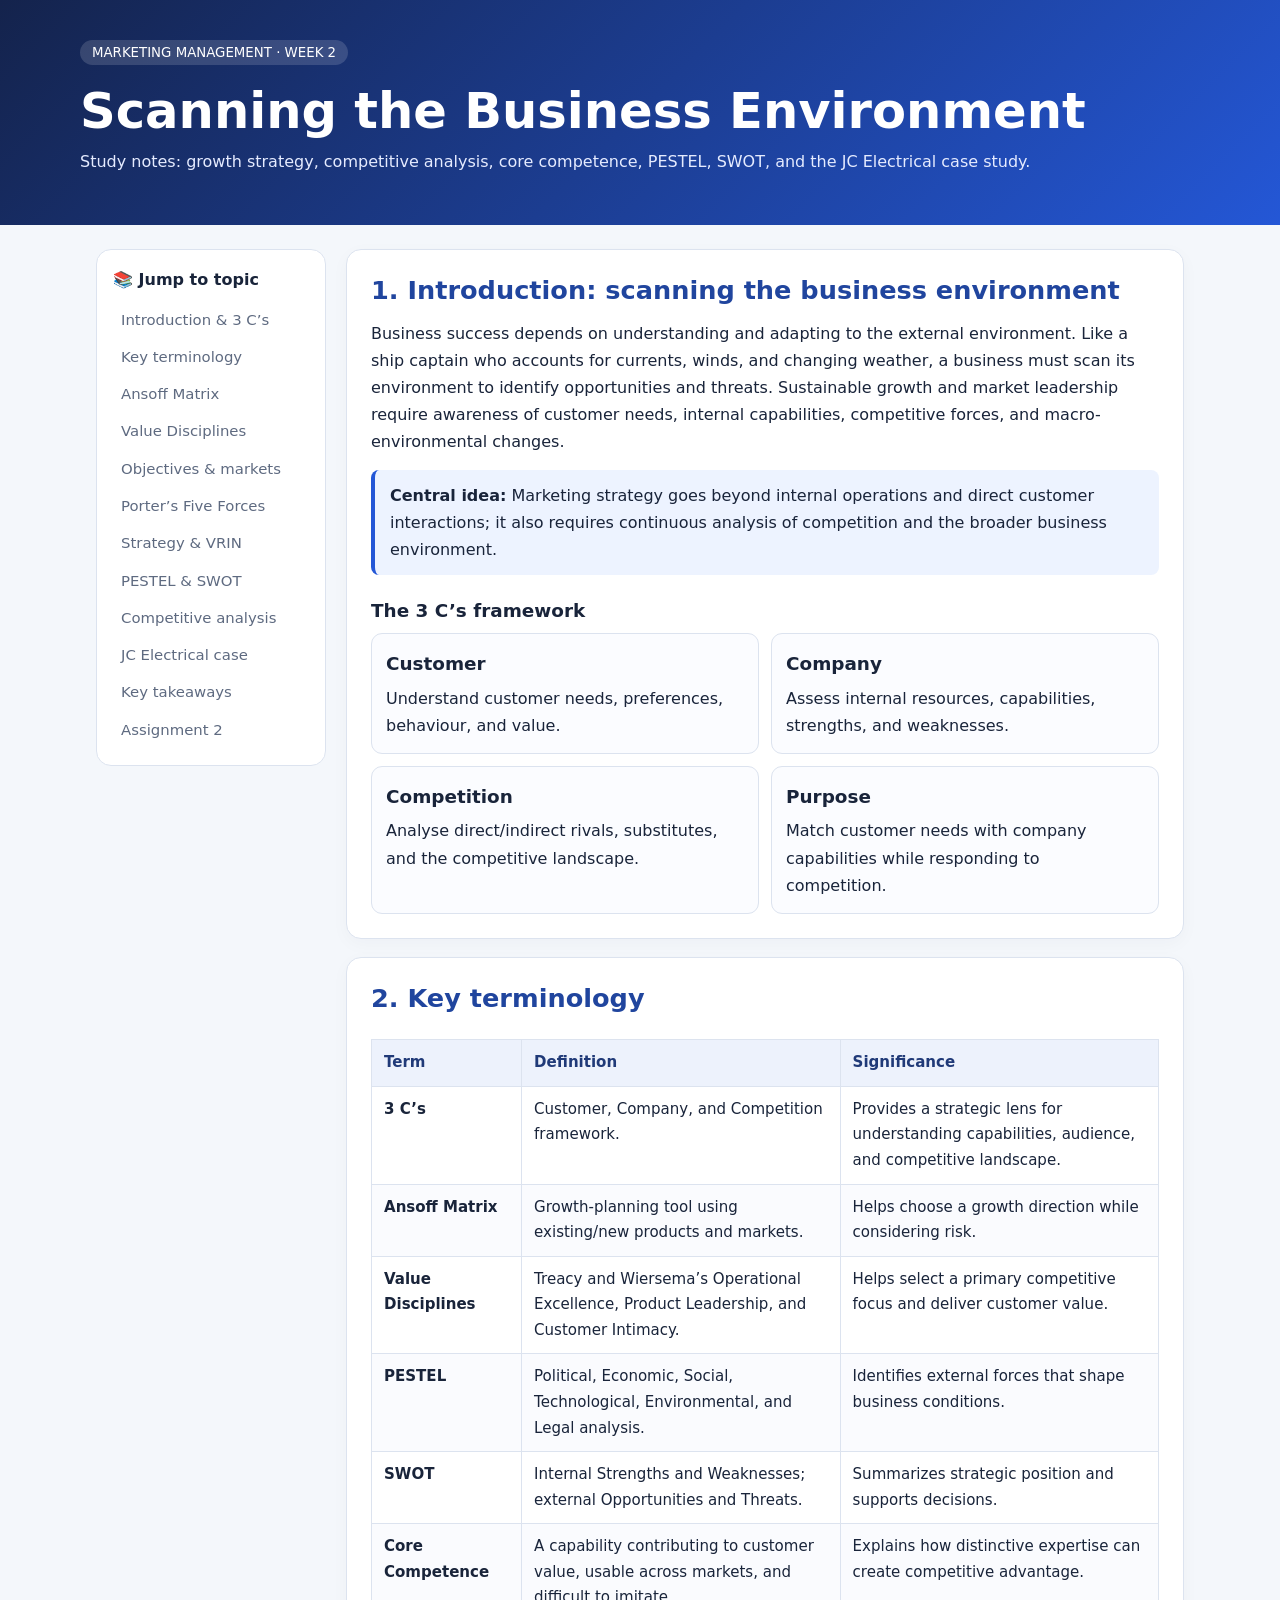
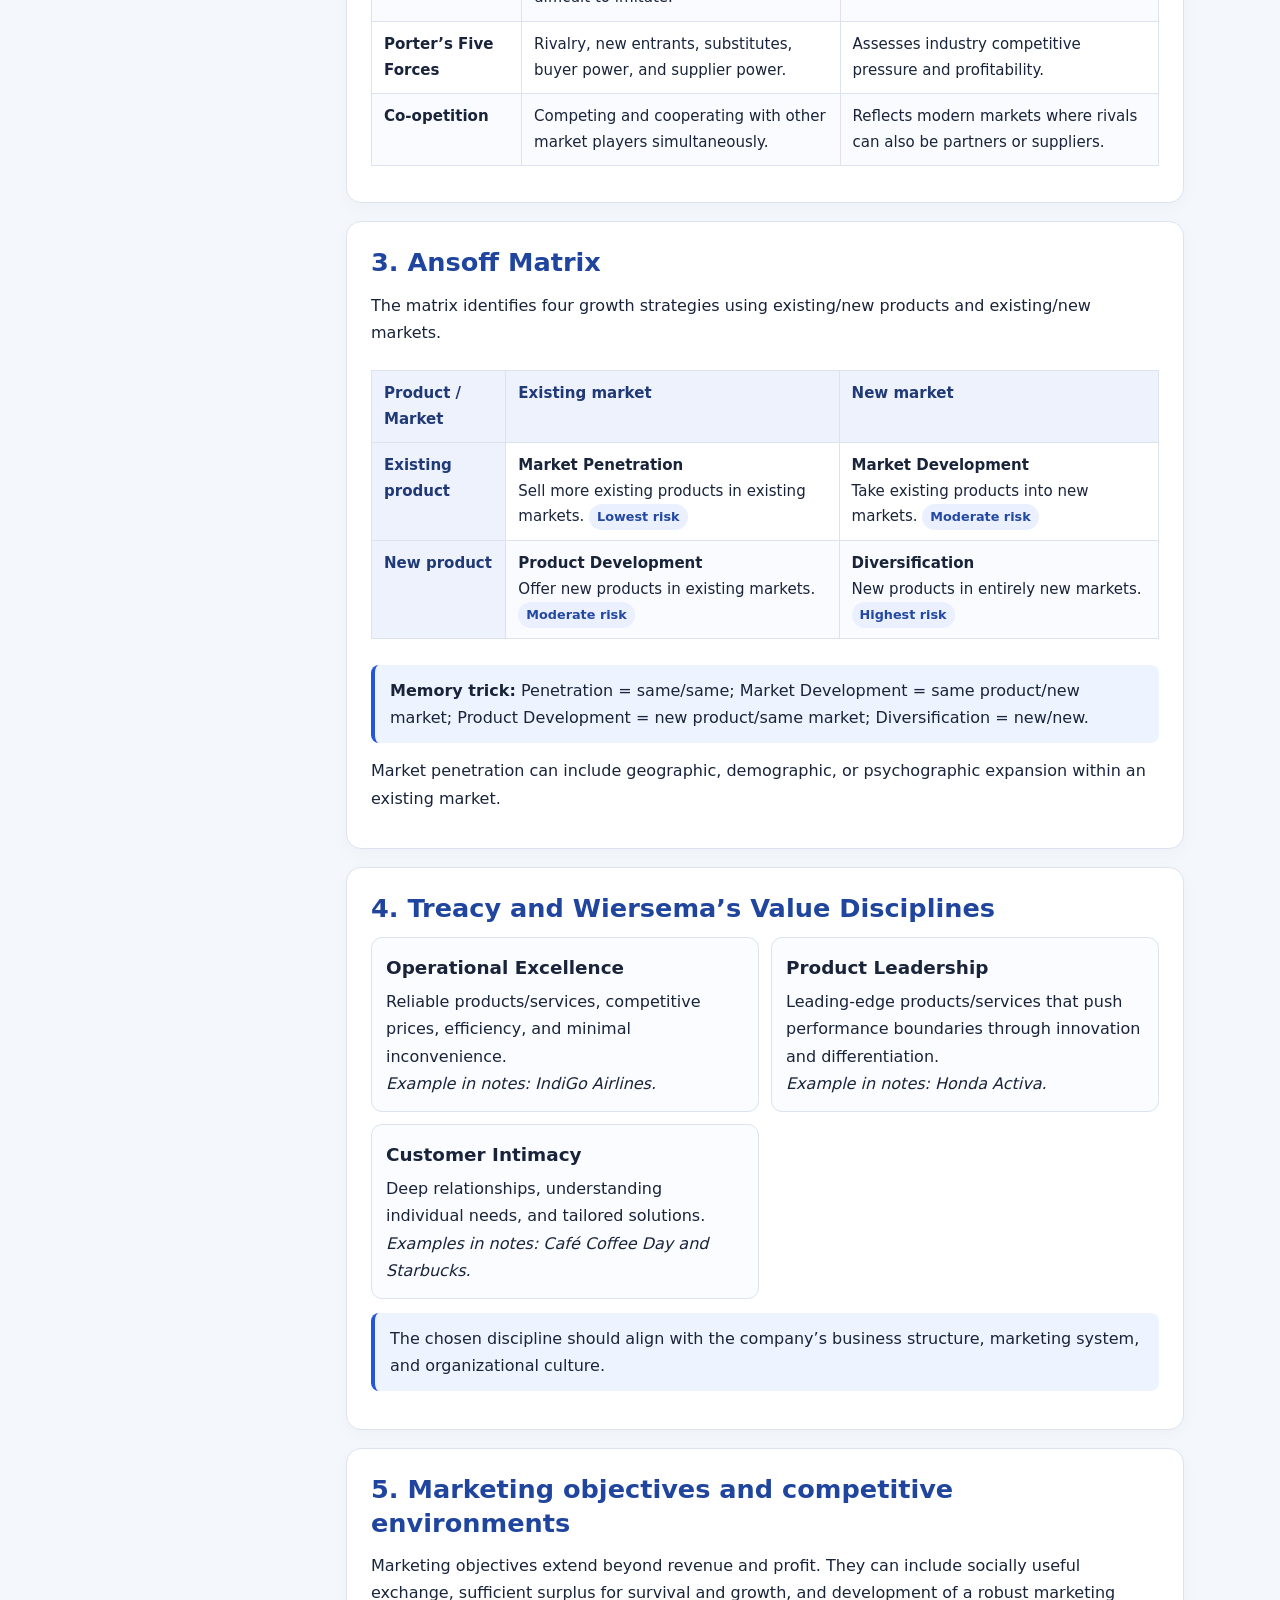
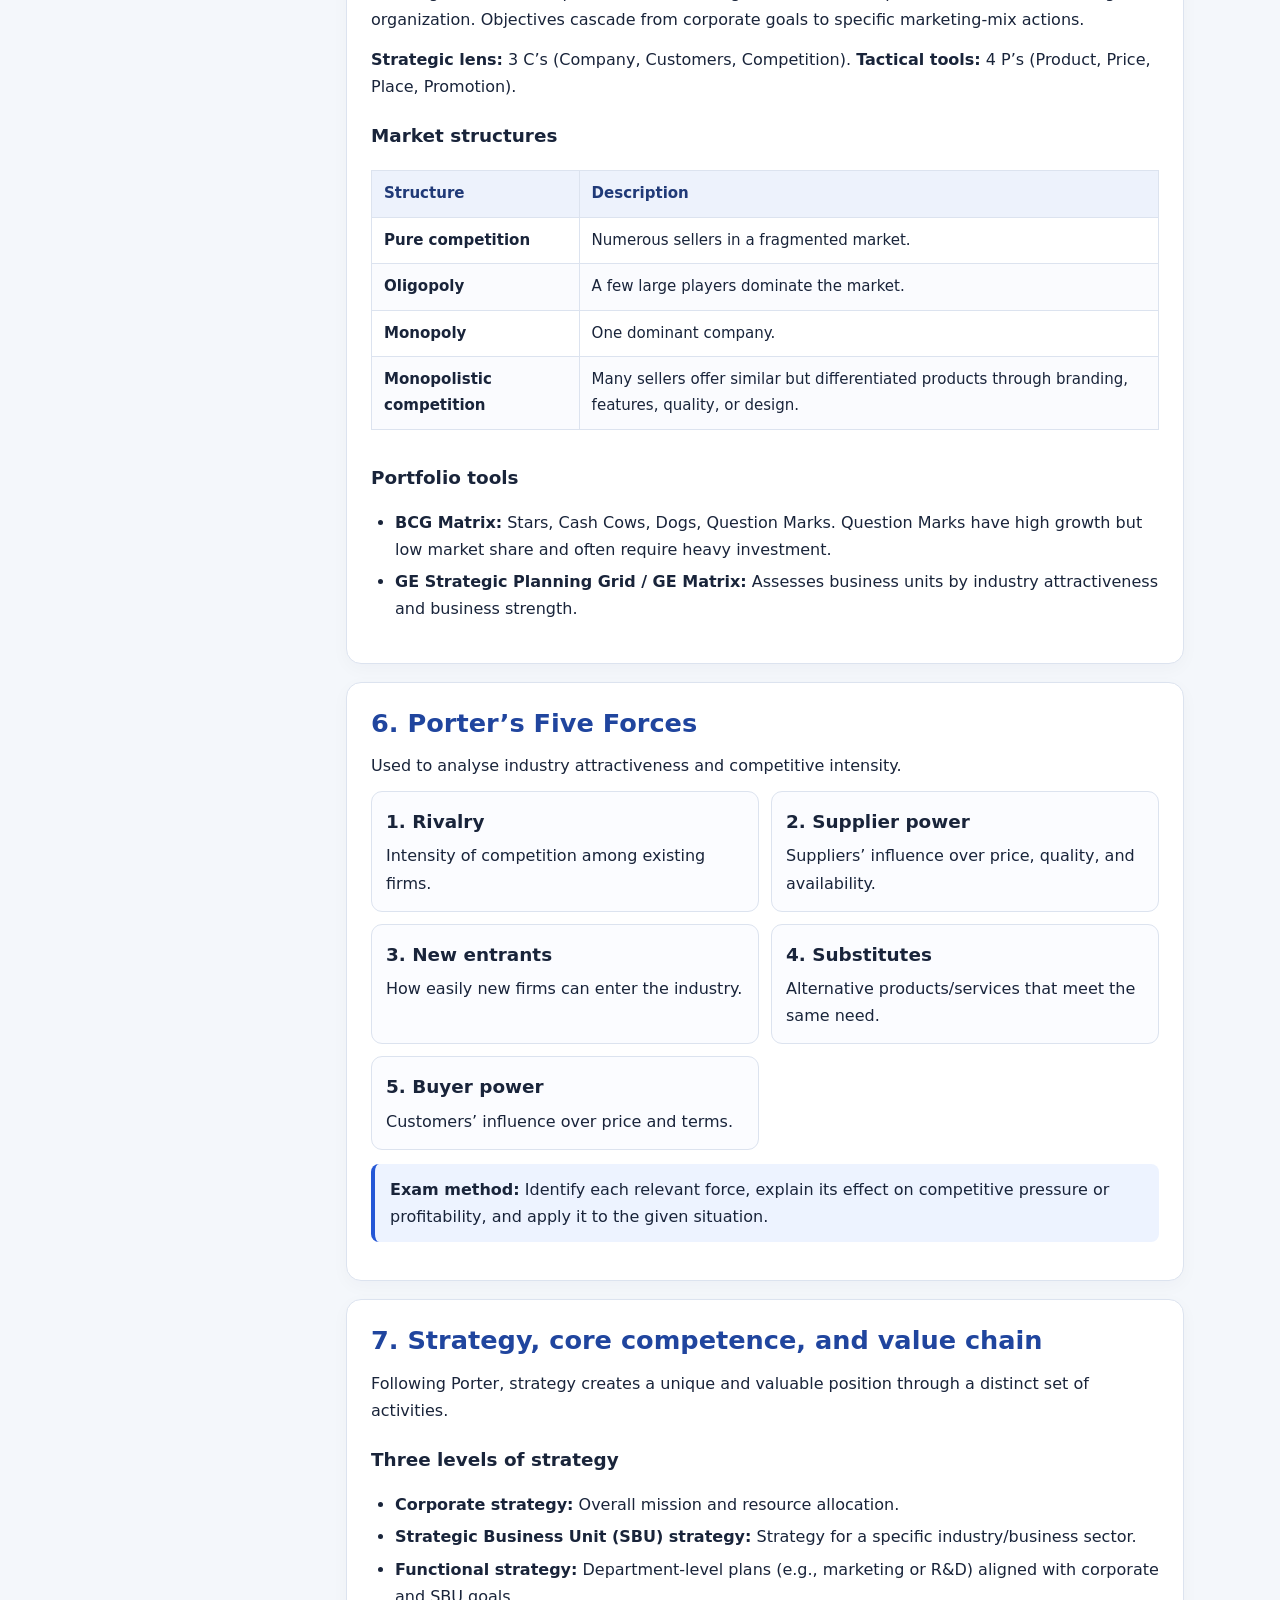
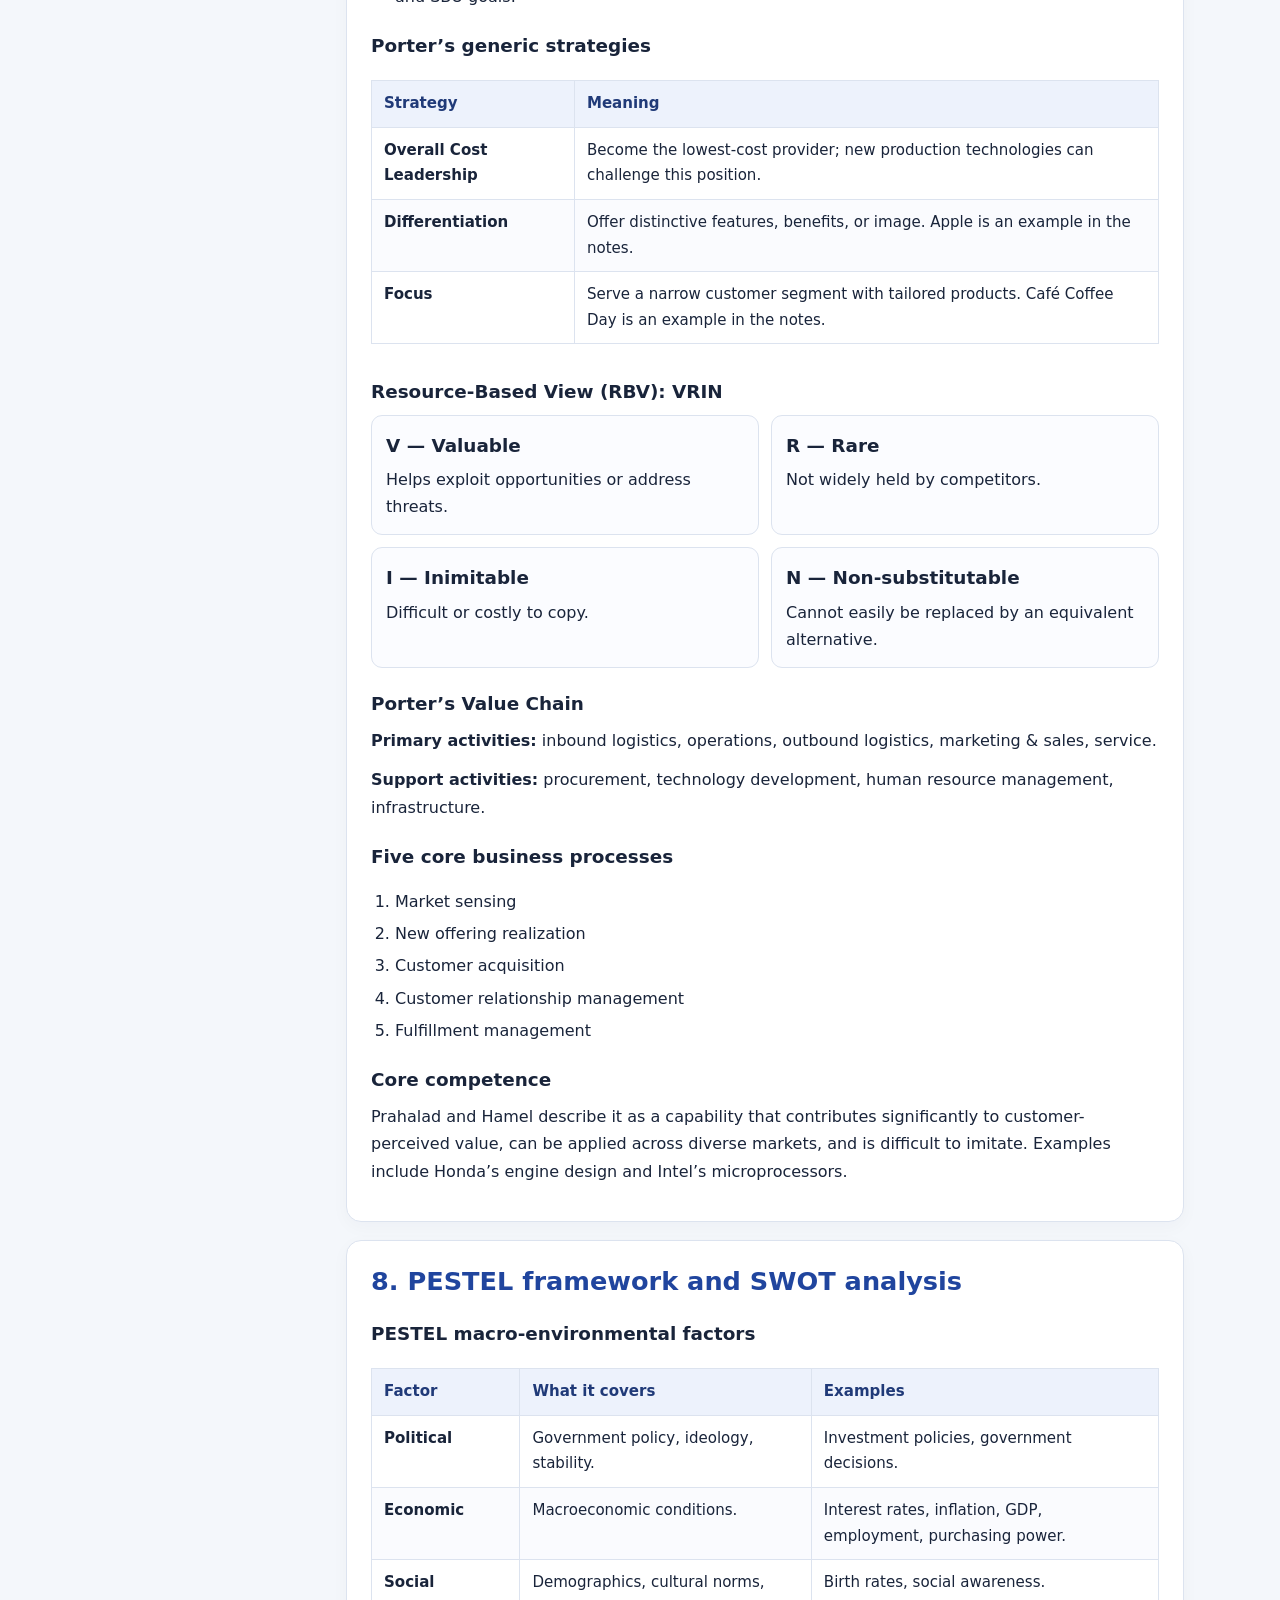
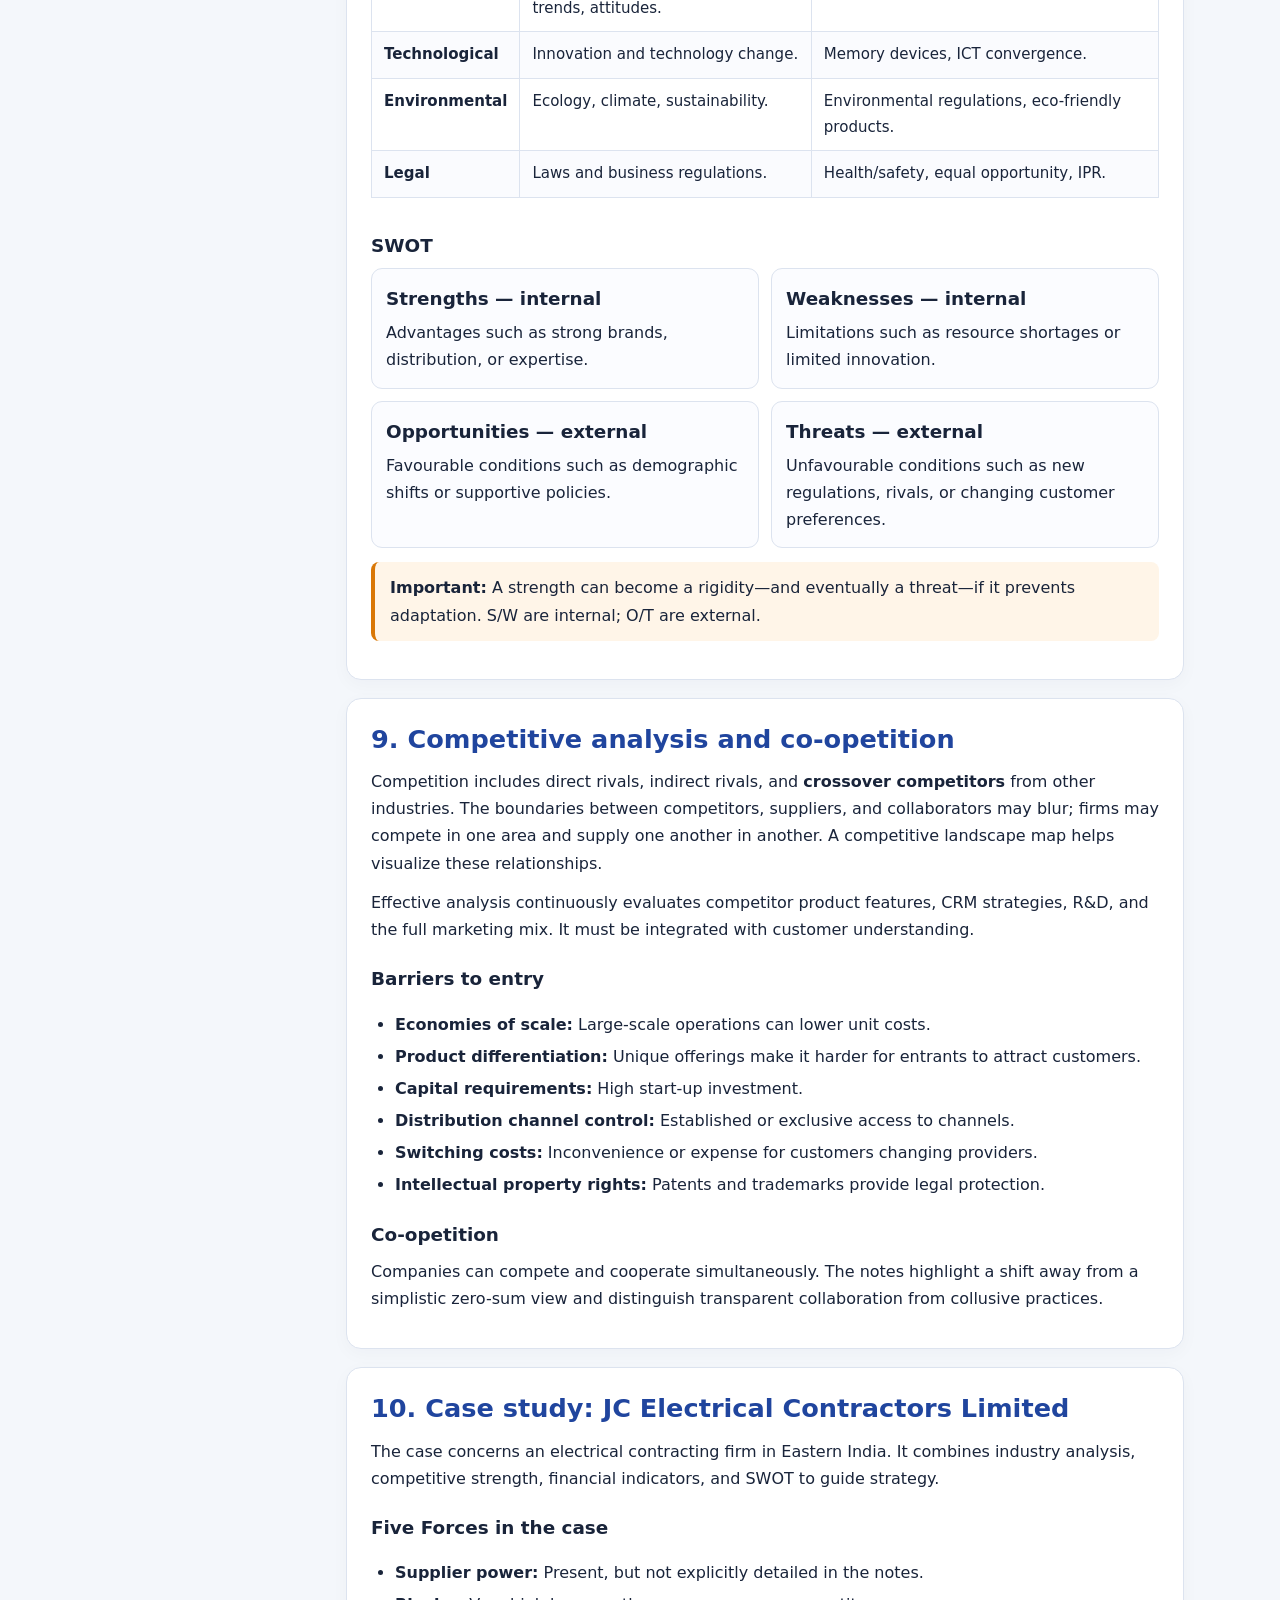
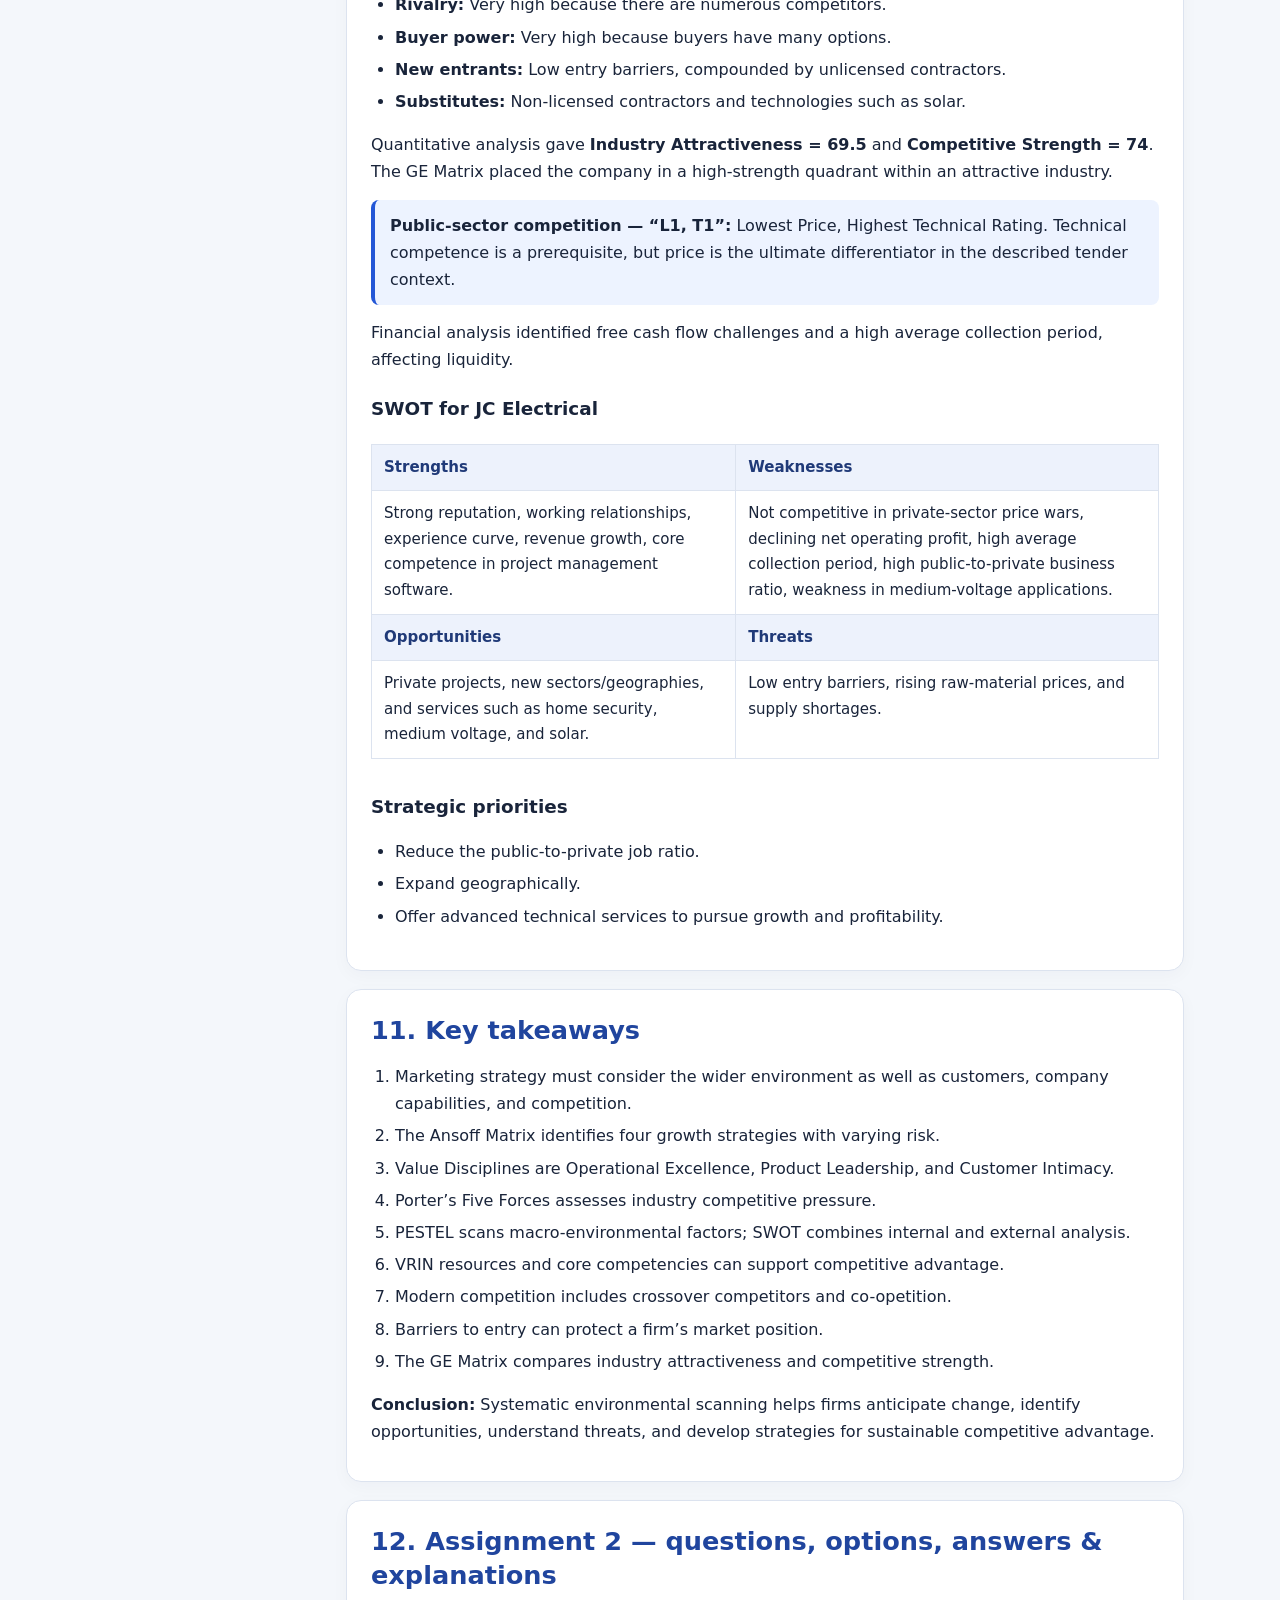
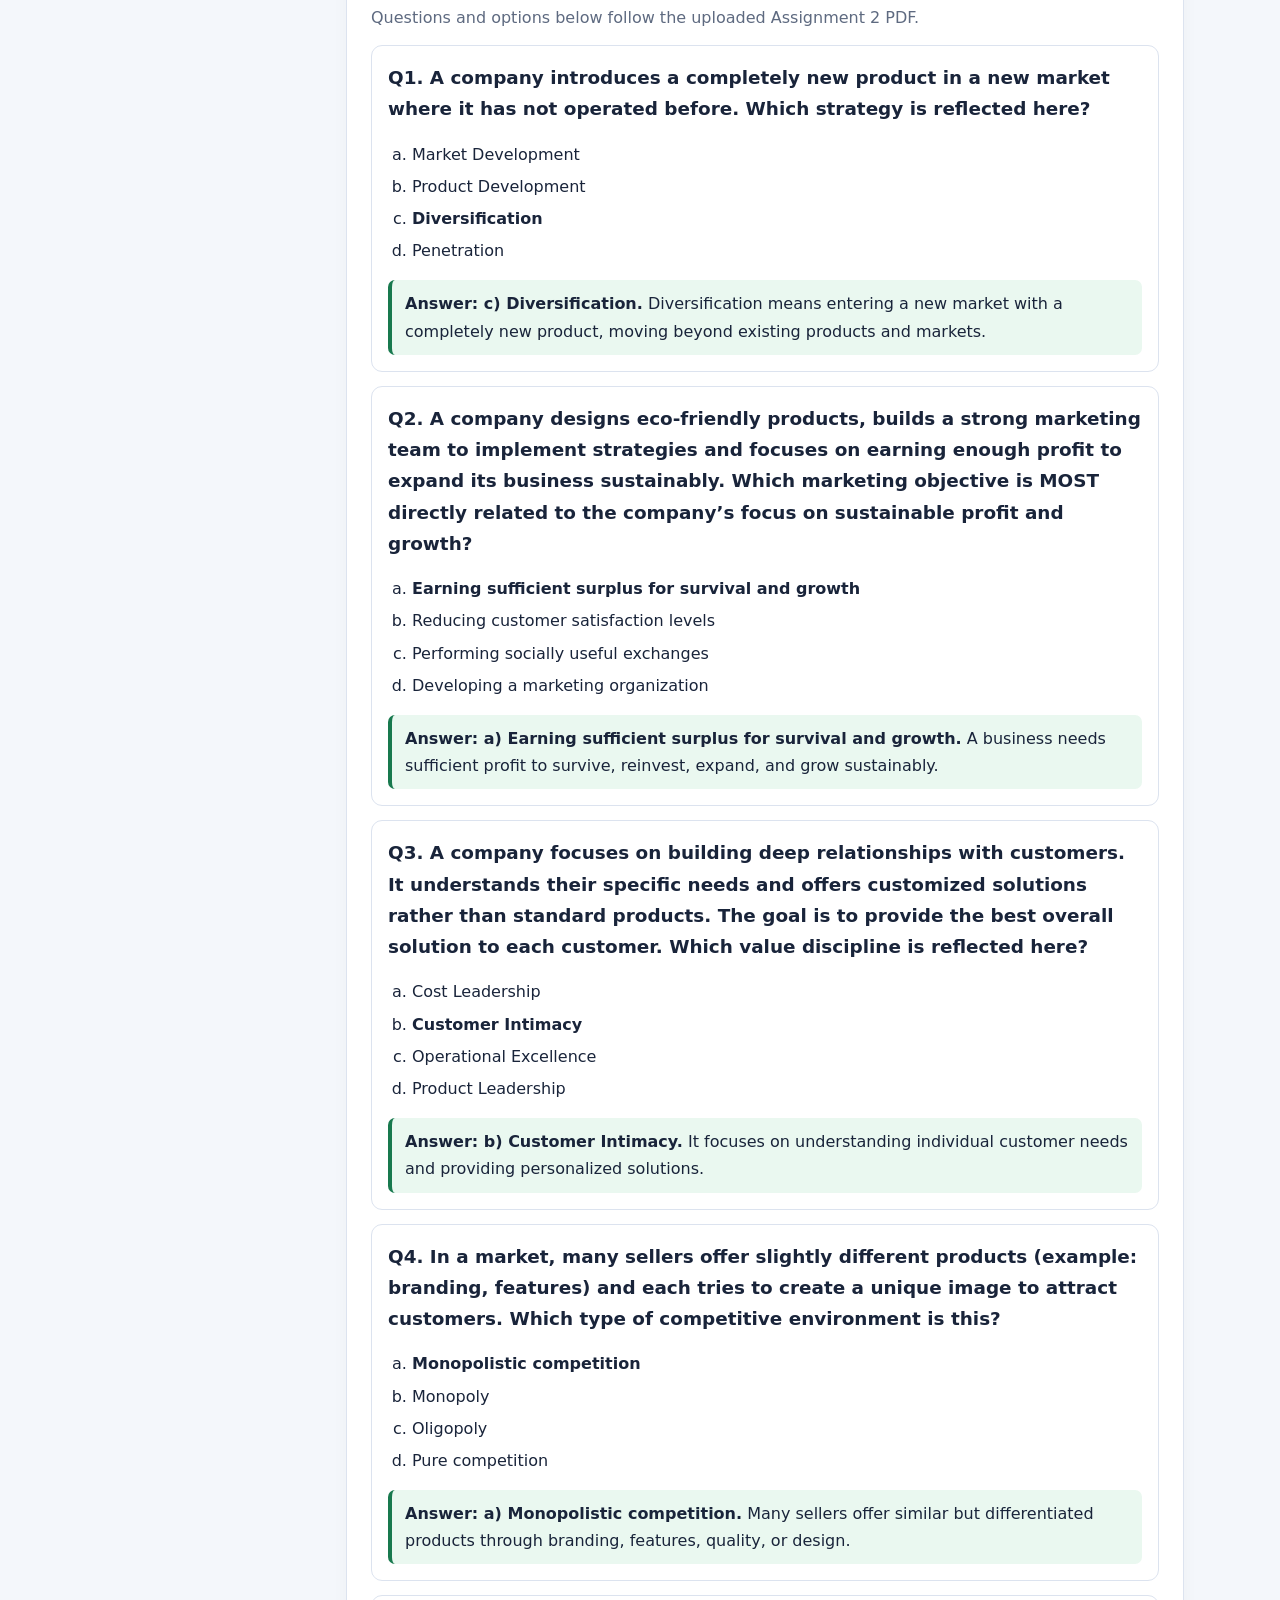
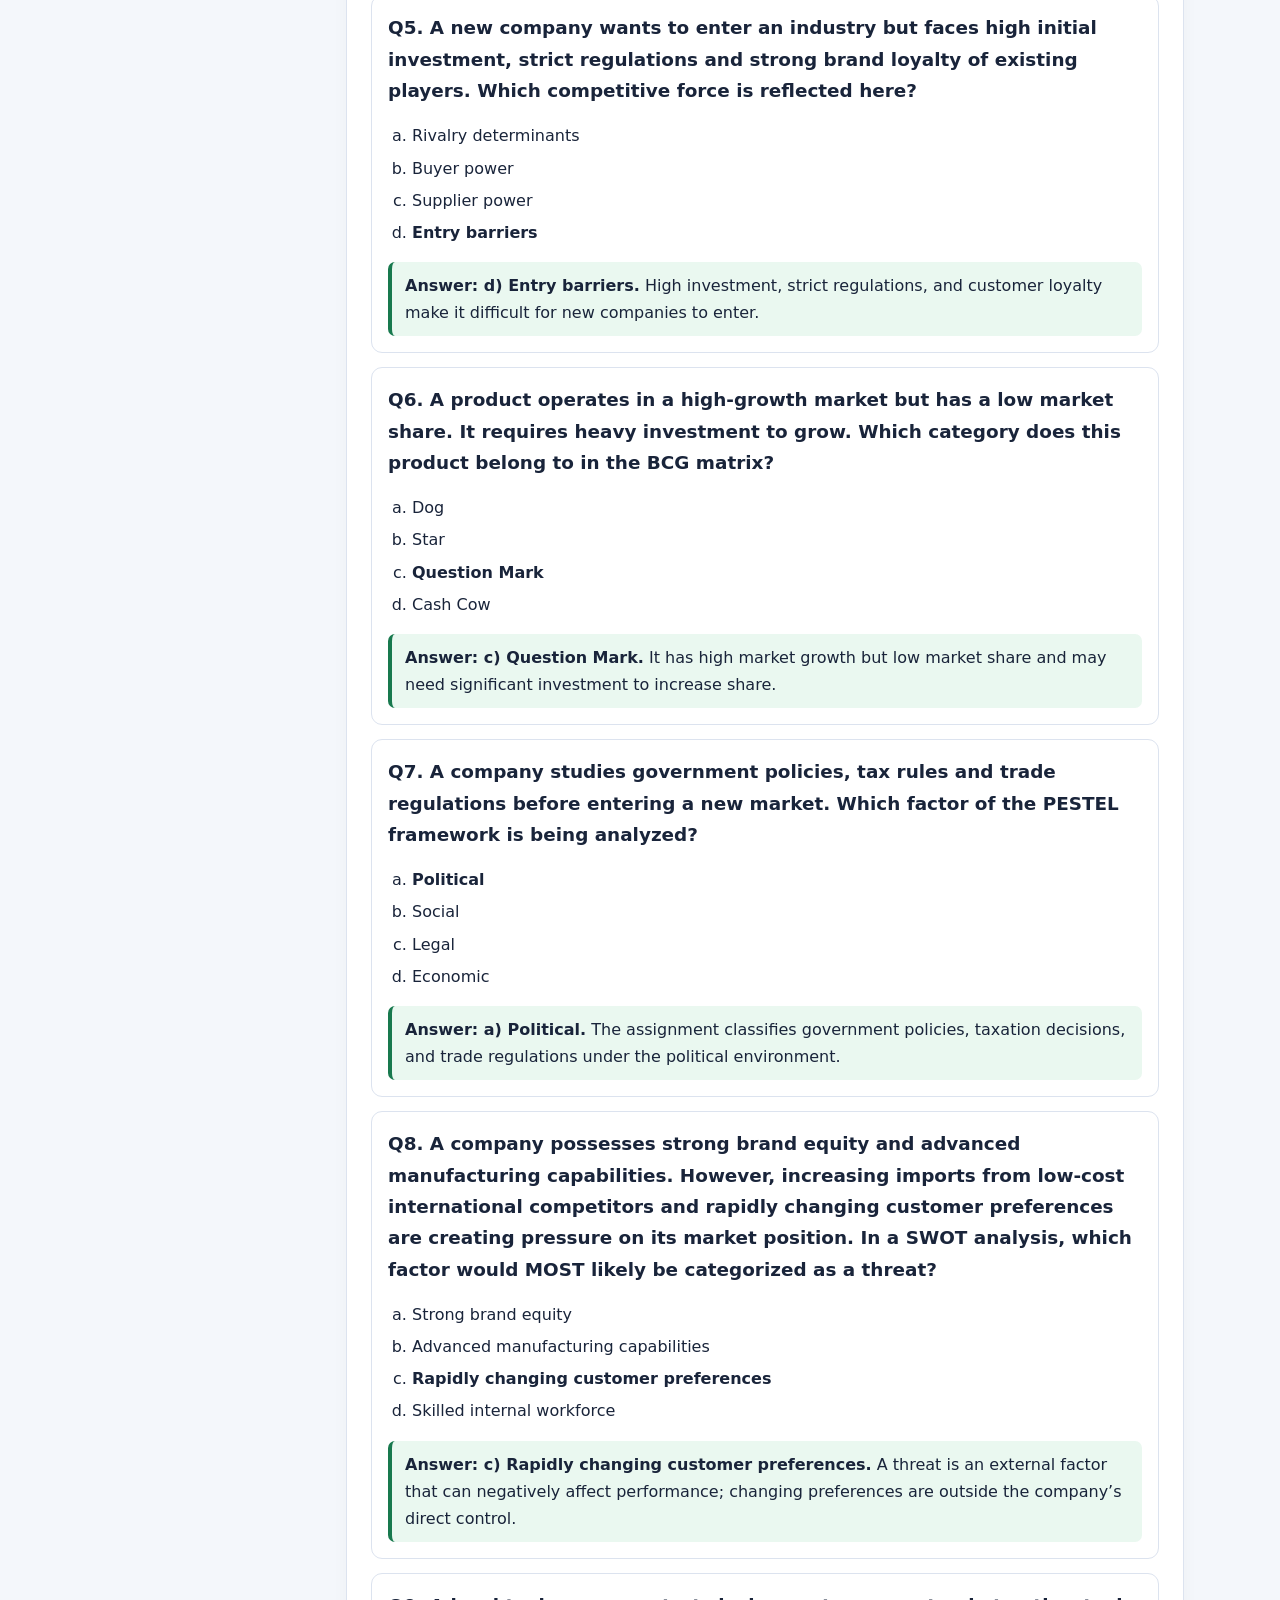
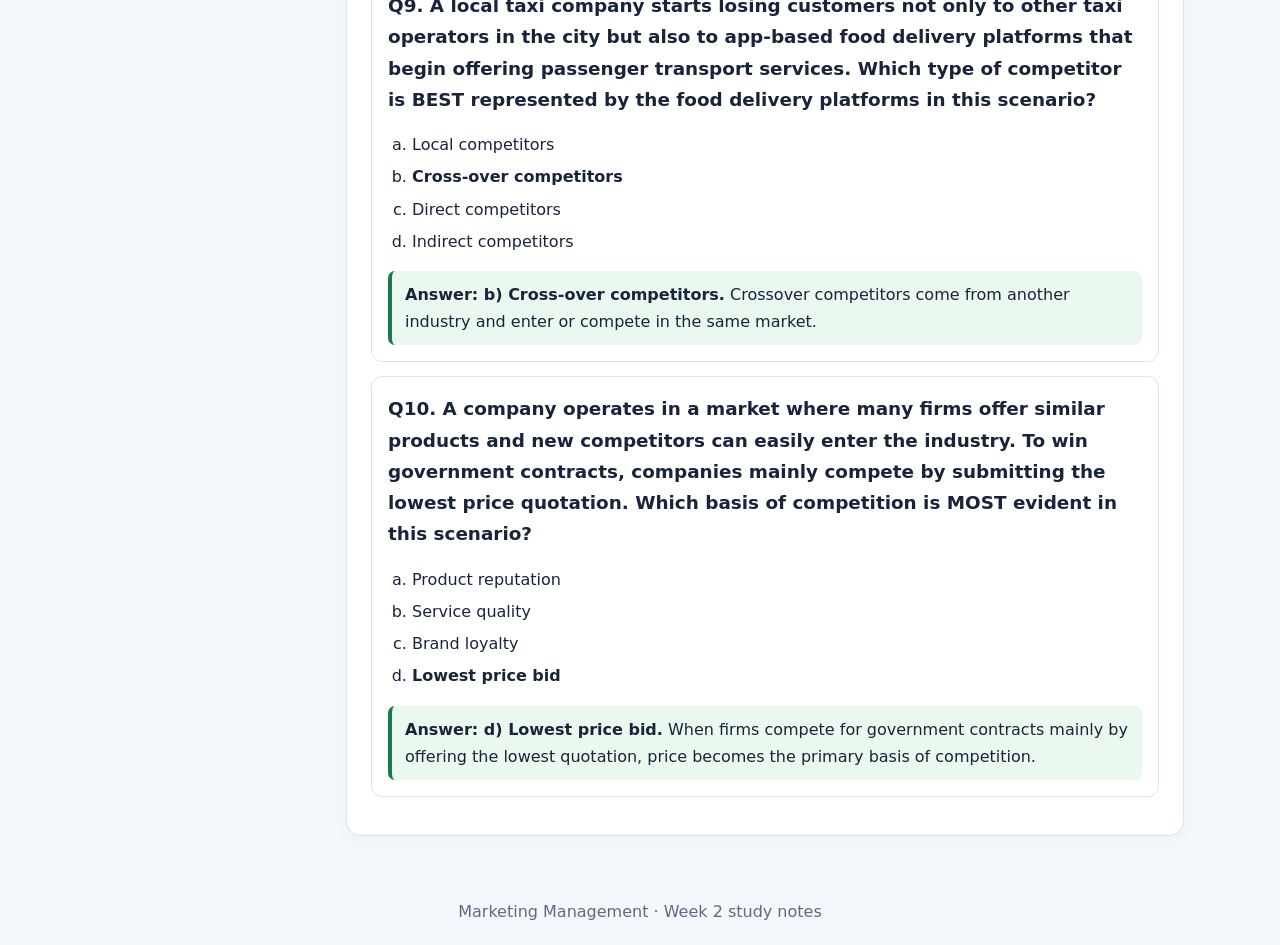
==== week2.html @ 0cf60ad7 "initial seperate files" ====
<!doctype html>
<html lang="en">
<head>
<meta charset="utf-8"><meta name="viewport" content="width=device-width,initial-scale=1">
<title>Marketing Management — Week 2</title>
<style>
:root{--bg:#f4f7fb;--card:#fff;--ink:#19243a;--muted:#5e6a80;--blue:#2457d6;--pale:#eaf0ff;--line:#dce3ef;--green:#18794e}
*{box-sizing:border-box}html{scroll-behavior:smooth}body{margin:0;background:var(--bg);color:var(--ink);font:16px/1.7 system-ui,Segoe UI,Arial,sans-serif}
header{padding:38px 22px;background:linear-gradient(135deg,#14234c,#2457d6);color:white}header>div{max-width:1120px;margin:auto}header small{background:#ffffff25;padding:5px 12px;border-radius:99px}h1{font-size:clamp(2rem,5vw,3.1rem);line-height:1.15;margin:18px 0 8px}header p{color:#e5ebff}
.layout{max-width:1120px;margin:24px auto;padding:0 16px;display:grid;grid-template-columns:230px minmax(0,1fr);gap:20px}.nav,.card{background:var(--card);border:1px solid var(--line);border-radius:15px}.nav{padding:16px;position:sticky;top:14px;align-self:start}.nav a{display:block;text-decoration:none;color:var(--muted);padding:6px 8px;border-radius:7px;font-size:.93rem}.nav a:hover{background:var(--pale);color:var(--blue)}.nav b{display:block;margin:0 0 8px}
.card{padding:24px;margin-bottom:18px;box-shadow:0 5px 18px #19243a08}h2{color:#20459e;font-size:1.6rem;line-height:1.3;margin:0 0 12px}h3{font-size:1.15rem;margin:20px 0 7px}p{margin:8px 0 12px}ul,ol{padding-left:24px}li{margin:5px 0}.grid{display:grid;grid-template-columns:repeat(2,minmax(0,1fr));gap:12px}.mini{padding:14px;border:1px solid var(--line);border-radius:11px;background:#fbfcff}.mini h3{margin:0 0 5px}.callout{background:#edf3ff;border-left:4px solid var(--blue);padding:12px 15px;border-radius:8px;margin:14px 0}.callout.warn{background:#fff5e8;border-color:#d97706}.tablewrap{overflow-x:auto}table{border-collapse:collapse;width:100%;min-width:620px;font-size:.94rem;margin:12px 0}th,td{border:1px solid var(--line);padding:10px 12px;text-align:left;vertical-align:top}th{background:#edf2fc;color:#203a78}tbody tr:nth-child(even){background:#fafbfe}.tag{display:inline-block;background:var(--pale);color:#2348a2;padding:2px 8px;border-radius:99px;font-size:.8rem;font-weight:650}.quiz{padding:16px;border:1px solid var(--line);border-radius:11px;margin:14px 0}.quiz h3{margin:0 0 8px}.answer{background:#eaf8f0;border-left:4px solid var(--green);padding:10px 13px;border-radius:7px;margin-top:10px}.answer strong{color:var(--green)}.muted{color:var(--muted)}footer{text-align:center;color:var(--muted);padding:20px}
@media(max-width:800px){.layout{grid-template-columns:1fr}.nav{position:static}.nav nav{display:grid;grid-template-columns:repeat(2,minmax(0,1fr))}.grid{grid-template-columns:1fr}.card{padding:18px}}@media print{body{background:#fff}.layout{display:block}.nav{display:none}.card{box-shadow:none;break-inside:avoid}}
</style></head>
<body>
<header><div><small>MARKETING MANAGEMENT · WEEK 2</small><h1>Scanning the Business Environment</h1><p>Study notes: growth strategy, competitive analysis, core competence, PESTEL, SWOT, and the JC Electrical case study.</p></div></header>
<div class="layout"><aside class="nav"><b>📚 Jump to topic</b><nav>
<a href="#intro">Introduction & 3 C’s</a><a href="#terms">Key terminology</a><a href="#ansoff">Ansoff Matrix</a><a href="#value">Value Disciplines</a><a href="#objectives">Objectives & markets</a><a href="#forces">Porter’s Five Forces</a><a href="#strategy">Strategy & VRIN</a><a href="#pestel">PESTEL & SWOT</a><a href="#competition">Competitive analysis</a><a href="#case">JC Electrical case</a><a href="#summary">Key takeaways</a><a href="#assignment">Assignment 2</a>
</nav></aside><main>
<section class="card" id="intro"><h2>1. Introduction: scanning the business environment</h2><p>Business success depends on understanding and adapting to the external environment. Like a ship captain who accounts for currents, winds, and changing weather, a business must scan its environment to identify opportunities and threats. Sustainable growth and market leadership require awareness of customer needs, internal capabilities, competitive forces, and macro-environmental changes.</p><div class="callout"><b>Central idea:</b> Marketing strategy goes beyond internal operations and direct customer interactions; it also requires continuous analysis of competition and the broader business environment.</div><h3>The 3 C’s framework</h3><div class="grid"><div class="mini"><h3>Customer</h3>Understand customer needs, preferences, behaviour, and value.</div><div class="mini"><h3>Company</h3>Assess internal resources, capabilities, strengths, and weaknesses.</div><div class="mini"><h3>Competition</h3>Analyse direct/indirect rivals, substitutes, and the competitive landscape.</div><div class="mini"><h3>Purpose</h3>Match customer needs with company capabilities while responding to competition.</div></div></section>
<section class="card" id="terms"><h2>2. Key terminology</h2><div class="tablewrap"><table><thead><tr><th>Term</th><th>Definition</th><th>Significance</th></tr></thead><tbody>
<tr><td><b>3 C’s</b></td><td>Customer, Company, and Competition framework.</td><td>Provides a strategic lens for understanding capabilities, audience, and competitive landscape.</td></tr>
<tr><td><b>Ansoff Matrix</b></td><td>Growth-planning tool using existing/new products and markets.</td><td>Helps choose a growth direction while considering risk.</td></tr>
<tr><td><b>Value Disciplines</b></td><td>Treacy and Wiersema’s Operational Excellence, Product Leadership, and Customer Intimacy.</td><td>Helps select a primary competitive focus and deliver customer value.</td></tr>
<tr><td><b>PESTEL</b></td><td>Political, Economic, Social, Technological, Environmental, and Legal analysis.</td><td>Identifies external forces that shape business conditions.</td></tr>
<tr><td><b>SWOT</b></td><td>Internal Strengths and Weaknesses; external Opportunities and Threats.</td><td>Summarizes strategic position and supports decisions.</td></tr>
<tr><td><b>Core Competence</b></td><td>A capability contributing to customer value, usable across markets, and difficult to imitate.</td><td>Explains how distinctive expertise can create competitive advantage.</td></tr>
<tr><td><b>Porter’s Five Forces</b></td><td>Rivalry, new entrants, substitutes, buyer power, and supplier power.</td><td>Assesses industry competitive pressure and profitability.</td></tr>
<tr><td><b>Co-opetition</b></td><td>Competing and cooperating with other market players simultaneously.</td><td>Reflects modern markets where rivals can also be partners or suppliers.</td></tr>
</tbody></table></div></section>
<section class="card" id="ansoff"><h2>3. Ansoff Matrix</h2><p>The matrix identifies four growth strategies using existing/new products and existing/new markets.</p><div class="tablewrap"><table><thead><tr><th>Product / Market</th><th>Existing market</th><th>New market</th></tr></thead><tbody><tr><th>Existing product</th><td><b>Market Penetration</b><br>Sell more existing products in existing markets. <span class="tag">Lowest risk</span></td><td><b>Market Development</b><br>Take existing products into new markets. <span class="tag">Moderate risk</span></td></tr><tr><th>New product</th><td><b>Product Development</b><br>Offer new products in existing markets. <span class="tag">Moderate risk</span></td><td><b>Diversification</b><br>New products in entirely new markets. <span class="tag">Highest risk</span></td></tr></tbody></table></div><div class="callout"><b>Memory trick:</b> Penetration = same/same; Market Development = same product/new market; Product Development = new product/same market; Diversification = new/new.</div><p>Market penetration can include geographic, demographic, or psychographic expansion within an existing market.</p></section>
<section class="card" id="value"><h2>4. Treacy and Wiersema’s Value Disciplines</h2><div class="grid"><div class="mini"><h3>Operational Excellence</h3>Reliable products/services, competitive prices, efficiency, and minimal inconvenience. <br><i>Example in notes: IndiGo Airlines.</i></div><div class="mini"><h3>Product Leadership</h3>Leading-edge products/services that push performance boundaries through innovation and differentiation. <br><i>Example in notes: Honda Activa.</i></div><div class="mini"><h3>Customer Intimacy</h3>Deep relationships, understanding individual needs, and tailored solutions. <br><i>Examples in notes: Café Coffee Day and Starbucks.</i></div></div><div class="callout">The chosen discipline should align with the company’s business structure, marketing system, and organizational culture.</div></section>
<section class="card" id="objectives"><h2>5. Marketing objectives and competitive environments</h2><p>Marketing objectives extend beyond revenue and profit. They can include socially useful exchange, sufficient surplus for survival and growth, and development of a robust marketing organization. Objectives cascade from corporate goals to specific marketing-mix actions.</p><p><b>Strategic lens:</b> 3 C’s (Company, Customers, Competition). <b>Tactical tools:</b> 4 P’s (Product, Price, Place, Promotion).</p><h3>Market structures</h3><div class="tablewrap"><table><thead><tr><th>Structure</th><th>Description</th></tr></thead><tbody><tr><td><b>Pure competition</b></td><td>Numerous sellers in a fragmented market.</td></tr><tr><td><b>Oligopoly</b></td><td>A few large players dominate the market.</td></tr><tr><td><b>Monopoly</b></td><td>One dominant company.</td></tr><tr><td><b>Monopolistic competition</b></td><td>Many sellers offer similar but differentiated products through branding, features, quality, or design.</td></tr></tbody></table></div><h3>Portfolio tools</h3><ul><li><b>BCG Matrix:</b> Stars, Cash Cows, Dogs, Question Marks. Question Marks have high growth but low market share and often require heavy investment.</li><li><b>GE Strategic Planning Grid / GE Matrix:</b> Assesses business units by industry attractiveness and business strength.</li></ul></section>
<section class="card" id="forces"><h2>6. Porter’s Five Forces</h2><p>Used to analyse industry attractiveness and competitive intensity.</p><div class="grid"><div class="mini"><h3>1. Rivalry</h3>Intensity of competition among existing firms.</div><div class="mini"><h3>2. Supplier power</h3>Suppliers’ influence over price, quality, and availability.</div><div class="mini"><h3>3. New entrants</h3>How easily new firms can enter the industry.</div><div class="mini"><h3>4. Substitutes</h3>Alternative products/services that meet the same need.</div><div class="mini"><h3>5. Buyer power</h3>Customers’ influence over price and terms.</div></div><div class="callout"><b>Exam method:</b> Identify each relevant force, explain its effect on competitive pressure or profitability, and apply it to the given situation.</div></section>
<section class="card" id="strategy"><h2>7. Strategy, core competence, and value chain</h2><p>Following Porter, strategy creates a unique and valuable position through a distinct set of activities.</p><h3>Three levels of strategy</h3><ul><li><b>Corporate strategy:</b> Overall mission and resource allocation.</li><li><b>Strategic Business Unit (SBU) strategy:</b> Strategy for a specific industry/business sector.</li><li><b>Functional strategy:</b> Department-level plans (e.g., marketing or R&amp;D) aligned with corporate and SBU goals.</li></ul><h3>Porter’s generic strategies</h3><div class="tablewrap"><table><thead><tr><th>Strategy</th><th>Meaning</th></tr></thead><tbody><tr><td><b>Overall Cost Leadership</b></td><td>Become the lowest-cost provider; new production technologies can challenge this position.</td></tr><tr><td><b>Differentiation</b></td><td>Offer distinctive features, benefits, or image. Apple is an example in the notes.</td></tr><tr><td><b>Focus</b></td><td>Serve a narrow customer segment with tailored products. Café Coffee Day is an example in the notes.</td></tr></tbody></table></div><h3>Resource-Based View (RBV): VRIN</h3><div class="grid"><div class="mini"><h3>V — Valuable</h3>Helps exploit opportunities or address threats.</div><div class="mini"><h3>R — Rare</h3>Not widely held by competitors.</div><div class="mini"><h3>I — Inimitable</h3>Difficult or costly to copy.</div><div class="mini"><h3>N — Non-substitutable</h3>Cannot easily be replaced by an equivalent alternative.</div></div><h3>Porter’s Value Chain</h3><p><b>Primary activities:</b> inbound logistics, operations, outbound logistics, marketing &amp; sales, service.</p><p><b>Support activities:</b> procurement, technology development, human resource management, infrastructure.</p><h3>Five core business processes</h3><ol><li>Market sensing</li><li>New offering realization</li><li>Customer acquisition</li><li>Customer relationship management</li><li>Fulfillment management</li></ol><h3>Core competence</h3><p>Prahalad and Hamel describe it as a capability that contributes significantly to customer-perceived value, can be applied across diverse markets, and is difficult to imitate. Examples include Honda’s engine design and Intel’s microprocessors.</p></section>
<section class="card" id="pestel"><h2>8. PESTEL framework and SWOT analysis</h2><h3>PESTEL macro-environmental factors</h3><div class="tablewrap"><table><thead><tr><th>Factor</th><th>What it covers</th><th>Examples</th></tr></thead><tbody><tr><td><b>Political</b></td><td>Government policy, ideology, stability.</td><td>Investment policies, government decisions.</td></tr><tr><td><b>Economic</b></td><td>Macroeconomic conditions.</td><td>Interest rates, inflation, GDP, employment, purchasing power.</td></tr><tr><td><b>Social</b></td><td>Demographics, cultural norms, trends, attitudes.</td><td>Birth rates, social awareness.</td></tr><tr><td><b>Technological</b></td><td>Innovation and technology change.</td><td>Memory devices, ICT convergence.</td></tr><tr><td><b>Environmental</b></td><td>Ecology, climate, sustainability.</td><td>Environmental regulations, eco-friendly products.</td></tr><tr><td><b>Legal</b></td><td>Laws and business regulations.</td><td>Health/safety, equal opportunity, IPR.</td></tr></tbody></table></div><h3>SWOT</h3><div class="grid"><div class="mini"><h3>Strengths — internal</h3>Advantages such as strong brands, distribution, or expertise.</div><div class="mini"><h3>Weaknesses — internal</h3>Limitations such as resource shortages or limited innovation.</div><div class="mini"><h3>Opportunities — external</h3>Favourable conditions such as demographic shifts or supportive policies.</div><div class="mini"><h3>Threats — external</h3>Unfavourable conditions such as new regulations, rivals, or changing customer preferences.</div></div><div class="callout warn"><b>Important:</b> A strength can become a rigidity—and eventually a threat—if it prevents adaptation. S/W are internal; O/T are external.</div></section>
<section class="card" id="competition"><h2>9. Competitive analysis and co-opetition</h2><p>Competition includes direct rivals, indirect rivals, and <b>crossover competitors</b> from other industries. The boundaries between competitors, suppliers, and collaborators may blur; firms may compete in one area and supply one another in another. A competitive landscape map helps visualize these relationships.</p><p>Effective analysis continuously evaluates competitor product features, CRM strategies, R&amp;D, and the full marketing mix. It must be integrated with customer understanding.</p><h3>Barriers to entry</h3><ul><li><b>Economies of scale:</b> Large-scale operations can lower unit costs.</li><li><b>Product differentiation:</b> Unique offerings make it harder for entrants to attract customers.</li><li><b>Capital requirements:</b> High start-up investment.</li><li><b>Distribution channel control:</b> Established or exclusive access to channels.</li><li><b>Switching costs:</b> Inconvenience or expense for customers changing providers.</li><li><b>Intellectual property rights:</b> Patents and trademarks provide legal protection.</li></ul><h3>Co-opetition</h3><p>Companies can compete and cooperate simultaneously. The notes highlight a shift away from a simplistic zero-sum view and distinguish transparent collaboration from collusive practices.</p></section>
<section class="card" id="case"><h2>10. Case study: JC Electrical Contractors Limited</h2><p>The case concerns an electrical contracting firm in Eastern India. It combines industry analysis, competitive strength, financial indicators, and SWOT to guide strategy.</p><h3>Five Forces in the case</h3><ul><li><b>Supplier power:</b> Present, but not explicitly detailed in the notes.</li><li><b>Rivalry:</b> Very high because there are numerous competitors.</li><li><b>Buyer power:</b> Very high because buyers have many options.</li><li><b>New entrants:</b> Low entry barriers, compounded by unlicensed contractors.</li><li><b>Substitutes:</b> Non-licensed contractors and technologies such as solar.</li></ul><p>Quantitative analysis gave <b>Industry Attractiveness = 69.5</b> and <b>Competitive Strength = 74</b>. The GE Matrix placed the company in a high-strength quadrant within an attractive industry.</p><div class="callout"><b>Public-sector competition — “L1, T1”:</b> Lowest Price, Highest Technical Rating. Technical competence is a prerequisite, but price is the ultimate differentiator in the described tender context.</div><p>Financial analysis identified free cash flow challenges and a high average collection period, affecting liquidity.</p><h3>SWOT for JC Electrical</h3><div class="tablewrap"><table><thead><tr><th>Strengths</th><th>Weaknesses</th></tr></thead><tbody><tr><td>Strong reputation, working relationships, experience curve, revenue growth, core competence in project management software.</td><td>Not competitive in private-sector price wars, declining net operating profit, high average collection period, high public-to-private business ratio, weakness in medium-voltage applications.</td></tr></tbody><thead><tr><th>Opportunities</th><th>Threats</th></tr></thead><tbody><tr><td>Private projects, new sectors/geographies, and services such as home security, medium voltage, and solar.</td><td>Low entry barriers, rising raw-material prices, and supply shortages.</td></tr></tbody></table></div><h3>Strategic priorities</h3><ul><li>Reduce the public-to-private job ratio.</li><li>Expand geographically.</li><li>Offer advanced technical services to pursue growth and profitability.</li></ul></section>
<section class="card" id="summary"><h2>11. Key takeaways</h2><ol><li>Marketing strategy must consider the wider environment as well as customers, company capabilities, and competition.</li><li>The Ansoff Matrix identifies four growth strategies with varying risk.</li><li>Value Disciplines are Operational Excellence, Product Leadership, and Customer Intimacy.</li><li>Porter’s Five Forces assesses industry competitive pressure.</li><li>PESTEL scans macro-environmental factors; SWOT combines internal and external analysis.</li><li>VRIN resources and core competencies can support competitive advantage.</li><li>Modern competition includes crossover competitors and co-opetition.</li><li>Barriers to entry can protect a firm’s market position.</li><li>The GE Matrix compares industry attractiveness and competitive strength.</li></ol><p><b>Conclusion:</b> Systematic environmental scanning helps firms anticipate change, identify opportunities, understand threats, and develop strategies for sustainable competitive advantage.</p></section>
<section class="card" id="assignment"><h2>12. Assignment 2 — questions, options, answers & explanations</h2><p class="muted">Questions and options below follow the uploaded Assignment 2 PDF.</p>
<div class="quiz"><h3>Q1. A company introduces a completely new product in a new market where it has not operated before. Which strategy is reflected here?</h3><ol type="a"><li>Market Development</li><li>Product Development</li><li><b>Diversification</b></li><li>Penetration</li></ol><div class="answer"><b>Answer: c) Diversification.</b> Diversification means entering a new market with a completely new product, moving beyond existing products and markets.</div></div>
<div class="quiz"><h3>Q2. A company designs eco-friendly products, builds a strong marketing team to implement strategies and focuses on earning enough profit to expand its business sustainably. Which marketing objective is MOST directly related to the company’s focus on sustainable profit and growth?</h3><ol type="a"><li><b>Earning sufficient surplus for survival and growth</b></li><li>Reducing customer satisfaction levels</li><li>Performing socially useful exchanges</li><li>Developing a marketing organization</li></ol><div class="answer"><b>Answer: a) Earning sufficient surplus for survival and growth.</b> A business needs sufficient profit to survive, reinvest, expand, and grow sustainably.</div></div>
<div class="quiz"><h3>Q3. A company focuses on building deep relationships with customers. It understands their specific needs and offers customized solutions rather than standard products. The goal is to provide the best overall solution to each customer. Which value discipline is reflected here?</h3><ol type="a"><li>Cost Leadership</li><li><b>Customer Intimacy</b></li><li>Operational Excellence</li><li>Product Leadership</li></ol><div class="answer"><b>Answer: b) Customer Intimacy.</b> It focuses on understanding individual customer needs and providing personalized solutions.</div></div>
<div class="quiz"><h3>Q4. In a market, many sellers offer slightly different products (example: branding, features) and each tries to create a unique image to attract customers. Which type of competitive environment is this?</h3><ol type="a"><li><b>Monopolistic competition</b></li><li>Monopoly</li><li>Oligopoly</li><li>Pure competition</li></ol><div class="answer"><b>Answer: a) Monopolistic competition.</b> Many sellers offer similar but differentiated products through branding, features, quality, or design.</div></div>
<div class="quiz"><h3>Q5. A new company wants to enter an industry but faces high initial investment, strict regulations and strong brand loyalty of existing players. Which competitive force is reflected here?</h3><ol type="a"><li>Rivalry determinants</li><li>Buyer power</li><li>Supplier power</li><li><b>Entry barriers</b></li></ol><div class="answer"><b>Answer: d) Entry barriers.</b> High investment, strict regulations, and customer loyalty make it difficult for new companies to enter.</div></div>
<div class="quiz"><h3>Q6. A product operates in a high-growth market but has a low market share. It requires heavy investment to grow. Which category does this product belong to in the BCG matrix?</h3><ol type="a"><li>Dog</li><li>Star</li><li><b>Question Mark</b></li><li>Cash Cow</li></ol><div class="answer"><b>Answer: c) Question Mark.</b> It has high market growth but low market share and may need significant investment to increase share.</div></div>
<div class="quiz"><h3>Q7. A company studies government policies, tax rules and trade regulations before entering a new market. Which factor of the PESTEL framework is being analyzed?</h3><ol type="a"><li><b>Political</b></li><li>Social</li><li>Legal</li><li>Economic</li></ol><div class="answer"><b>Answer: a) Political.</b> The assignment classifies government policies, taxation decisions, and trade regulations under the political environment.</div></div>
<div class="quiz"><h3>Q8. A company possesses strong brand equity and advanced manufacturing capabilities. However, increasing imports from low-cost international competitors and rapidly changing customer preferences are creating pressure on its market position. In a SWOT analysis, which factor would MOST likely be categorized as a threat?</h3><ol type="a"><li>Strong brand equity</li><li>Advanced manufacturing capabilities</li><li><b>Rapidly changing customer preferences</b></li><li>Skilled internal workforce</li></ol><div class="answer"><b>Answer: c) Rapidly changing customer preferences.</b> A threat is an external factor that can negatively affect performance; changing preferences are outside the company’s direct control.</div></div>
<div class="quiz"><h3>Q9. A local taxi company starts losing customers not only to other taxi operators in the city but also to app-based food delivery platforms that begin offering passenger transport services. Which type of competitor is BEST represented by the food delivery platforms in this scenario?</h3><ol type="a"><li>Local competitors</li><li><b>Cross-over competitors</b></li><li>Direct competitors</li><li>Indirect competitors</li></ol><div class="answer"><b>Answer: b) Cross-over competitors.</b> Crossover competitors come from another industry and enter or compete in the same market.</div></div>
<div class="quiz"><h3>Q10. A company operates in a market where many firms offer similar products and new competitors can easily enter the industry. To win government contracts, companies mainly compete by submitting the lowest price quotation. Which basis of competition is MOST evident in this scenario?</h3><ol type="a"><li>Product reputation</li><li>Service quality</li><li>Brand loyalty</li><li><b>Lowest price bid</b></li></ol><div class="answer"><b>Answer: d) Lowest price bid.</b> When firms compete for government contracts mainly by offering the lowest quotation, price becomes the primary basis of competition.</div></div>
</section>
</main></div><footer>Marketing Management · Week 2 study notes</footer></body></html>
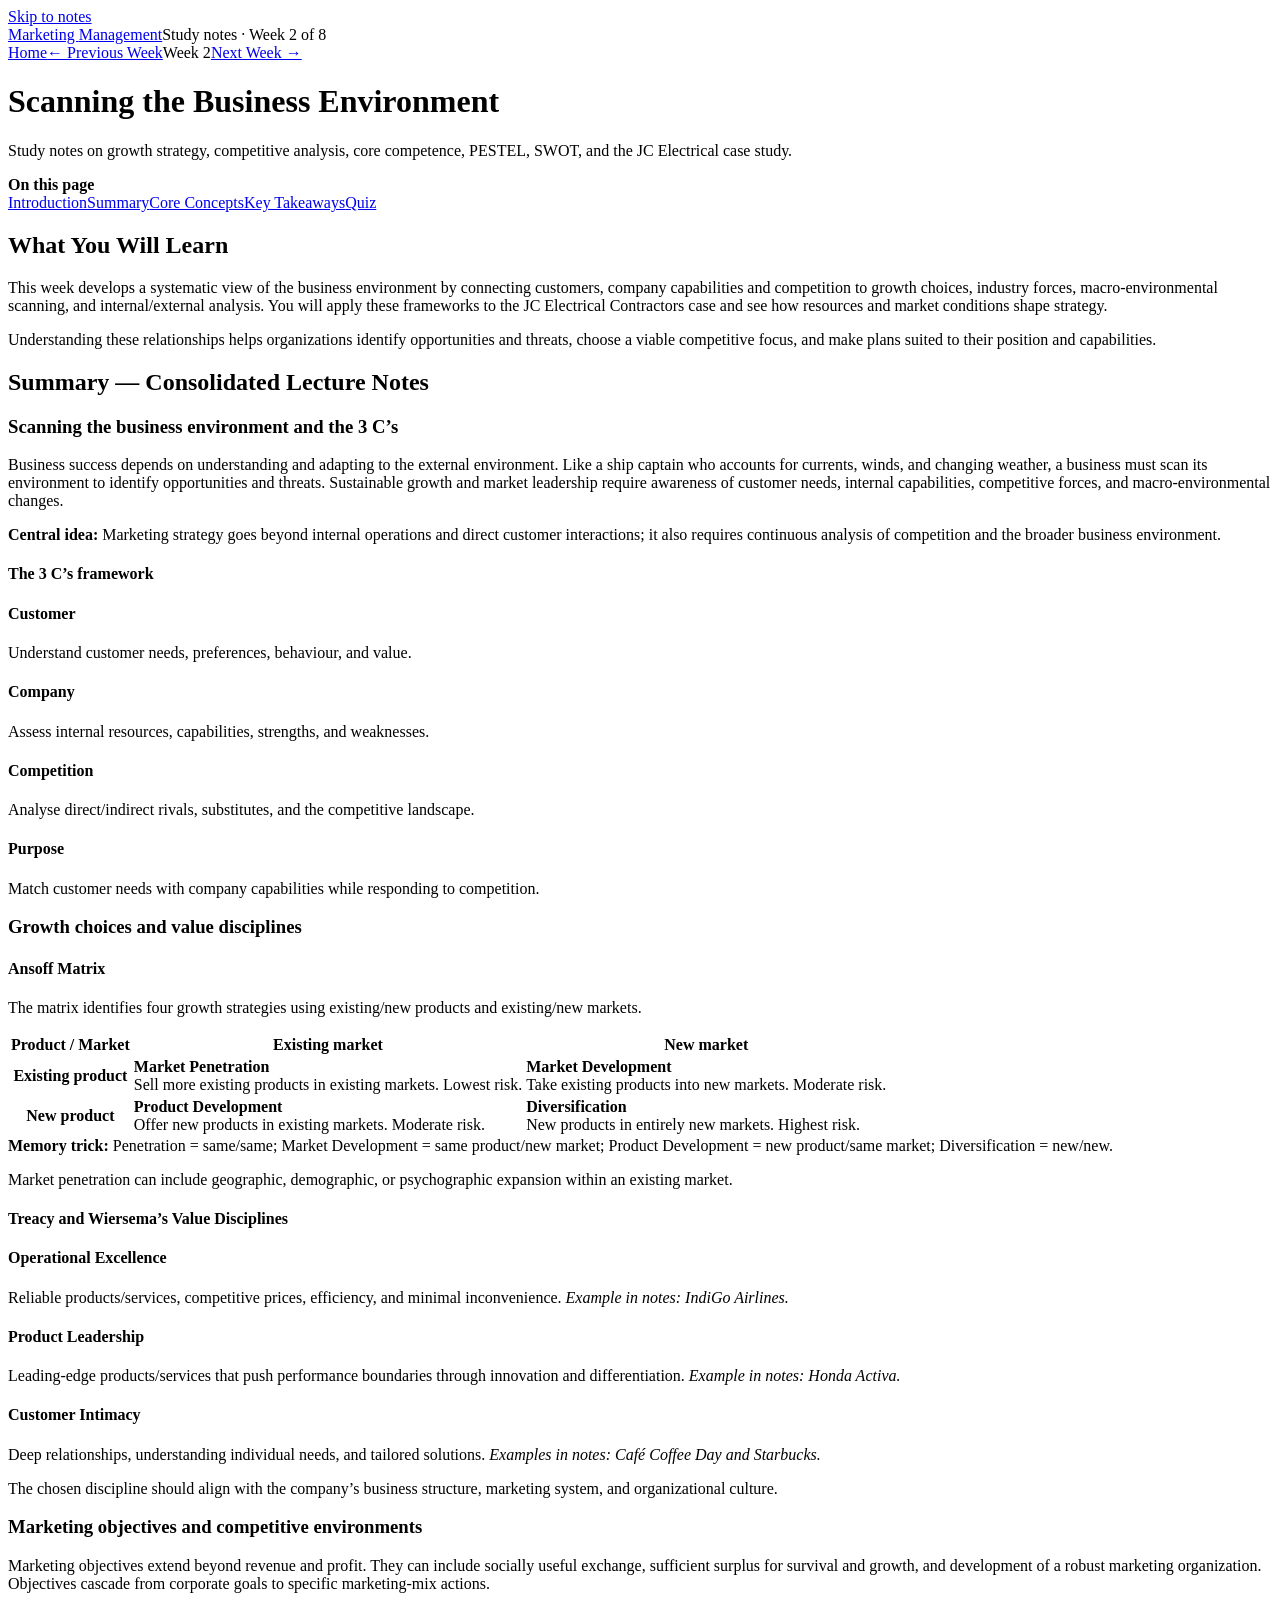
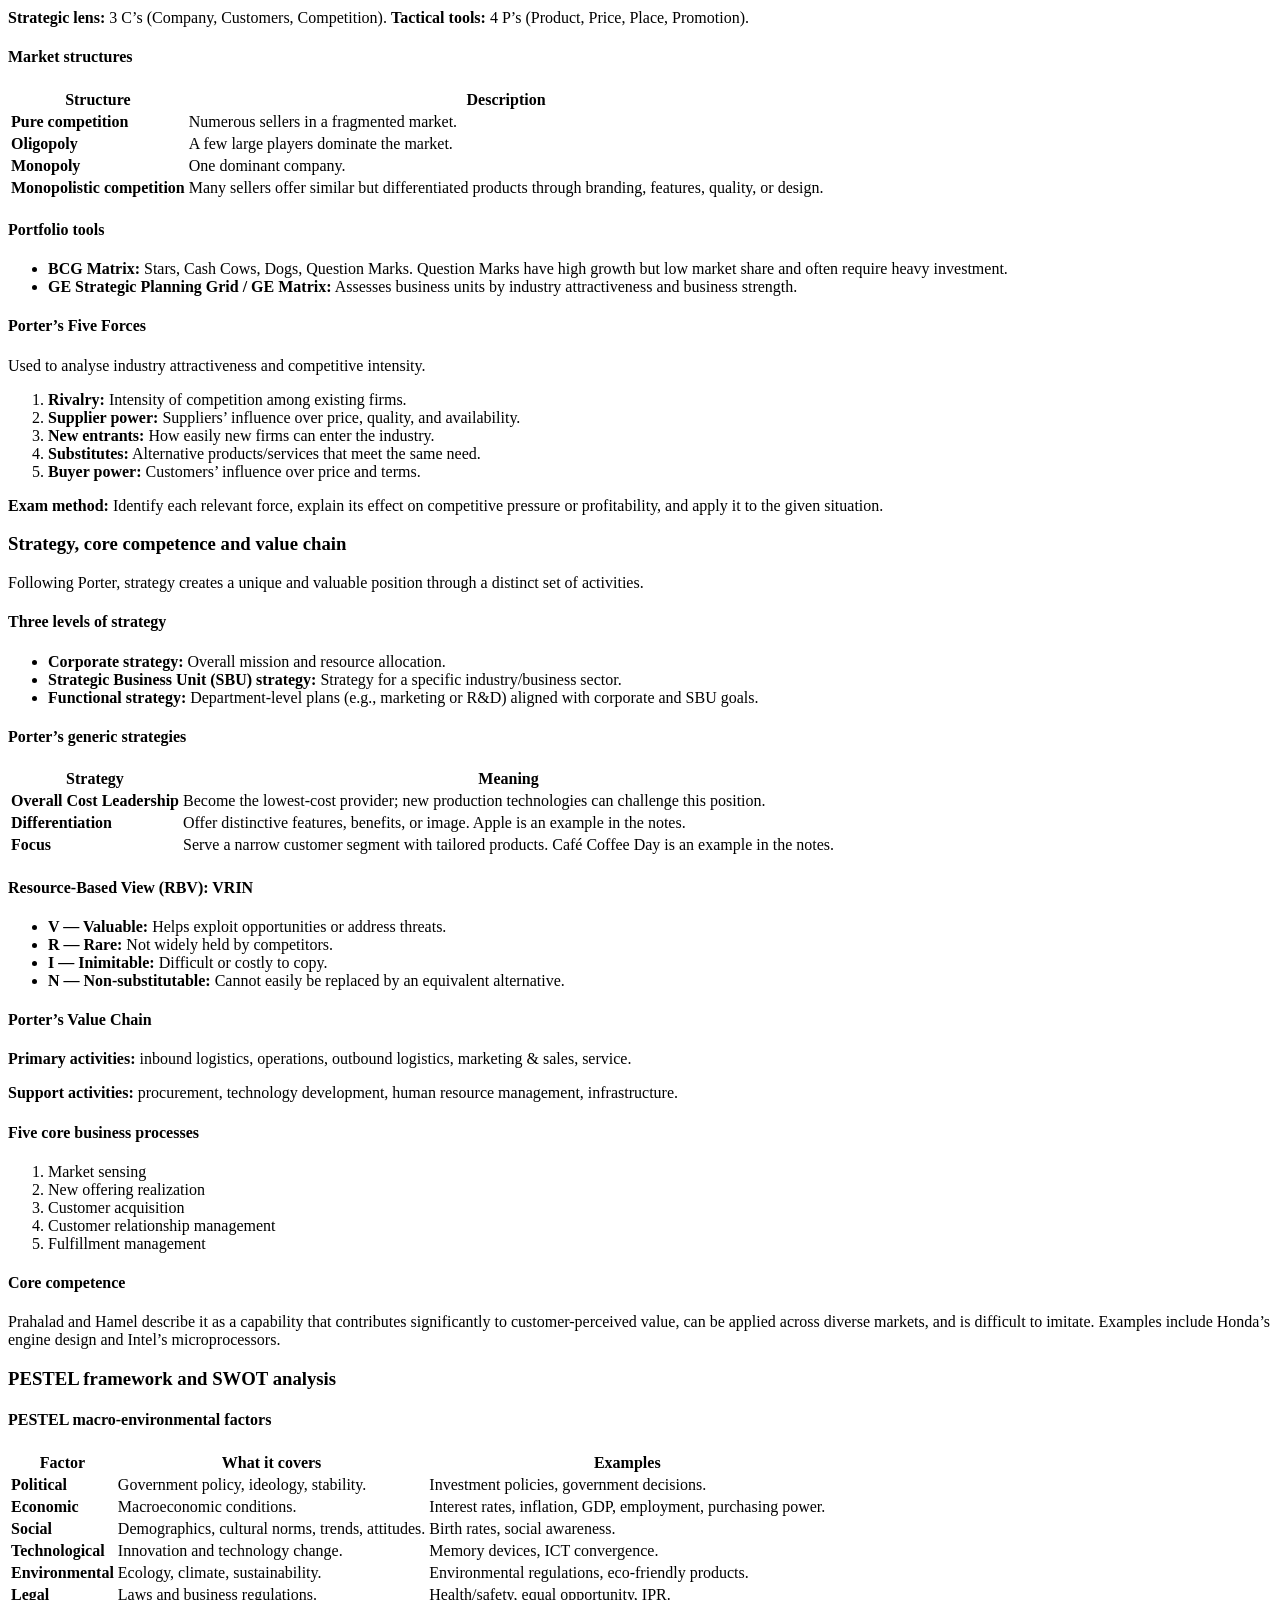
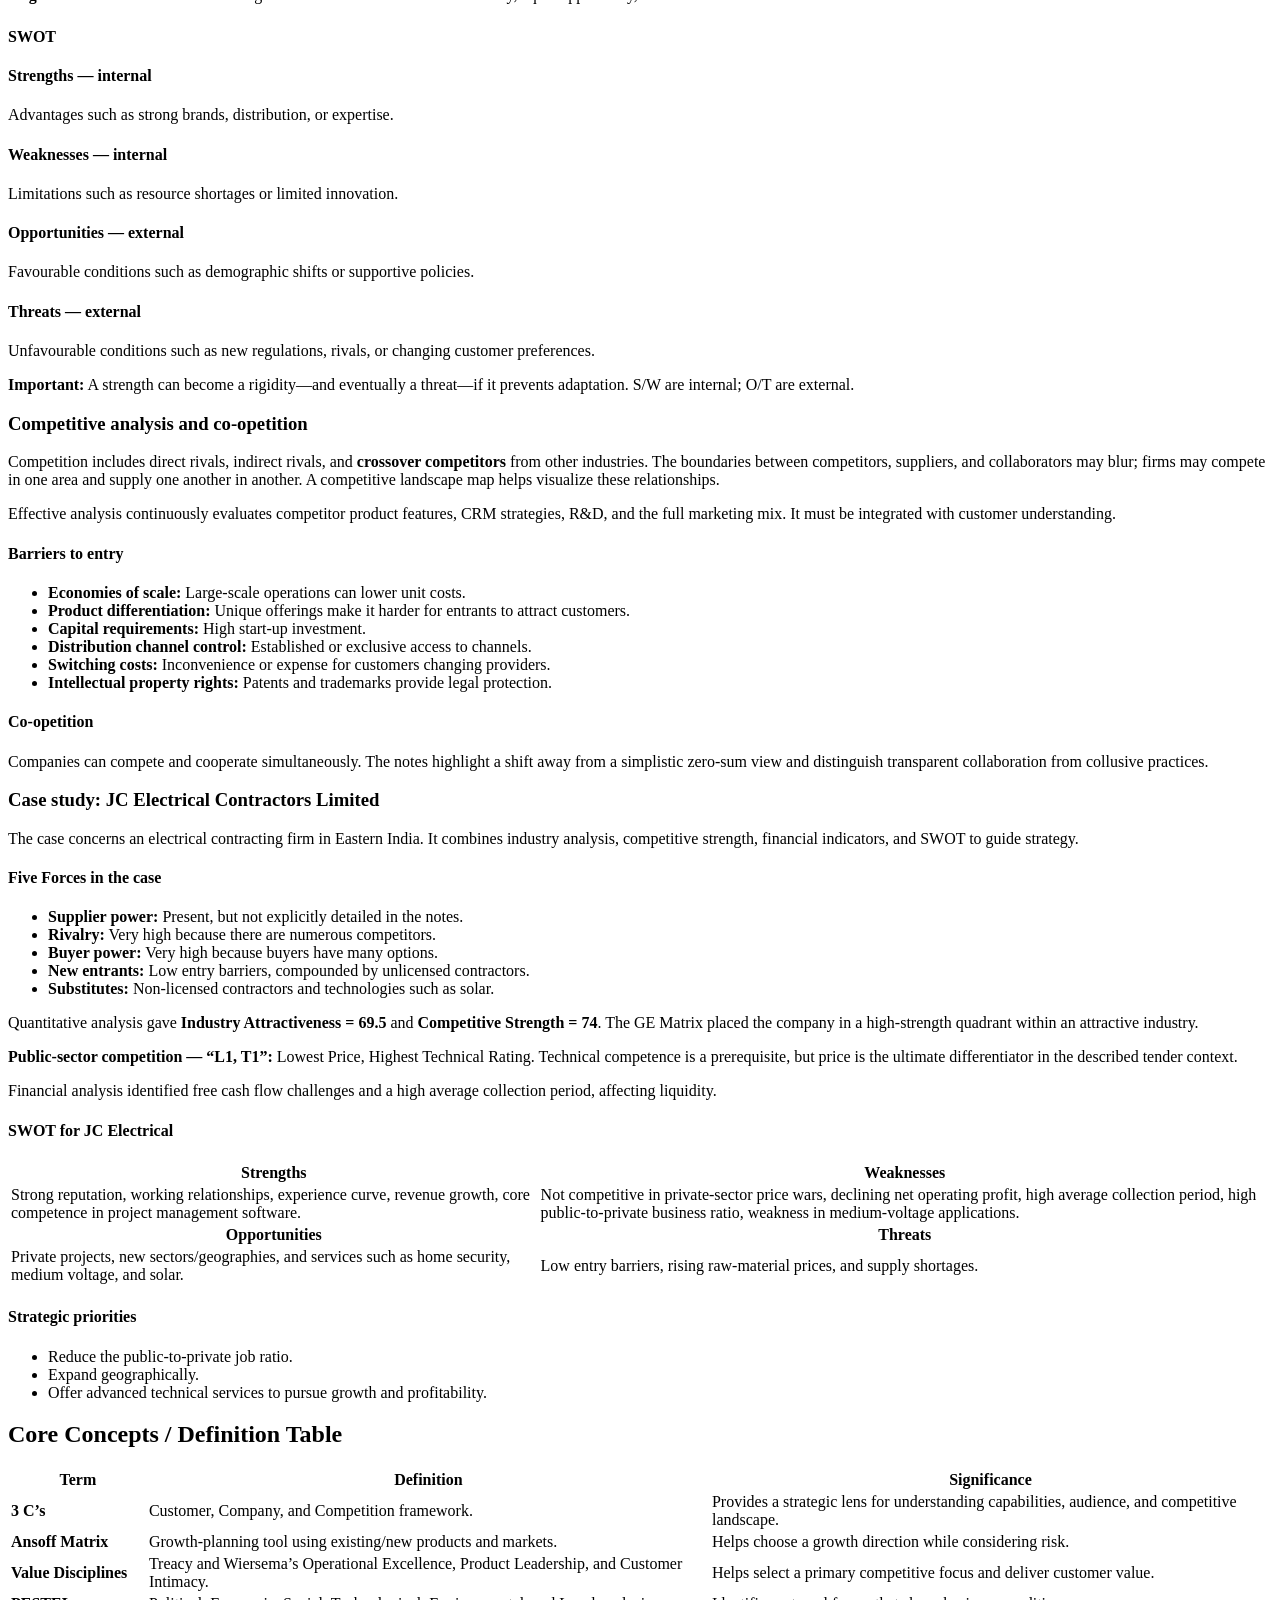
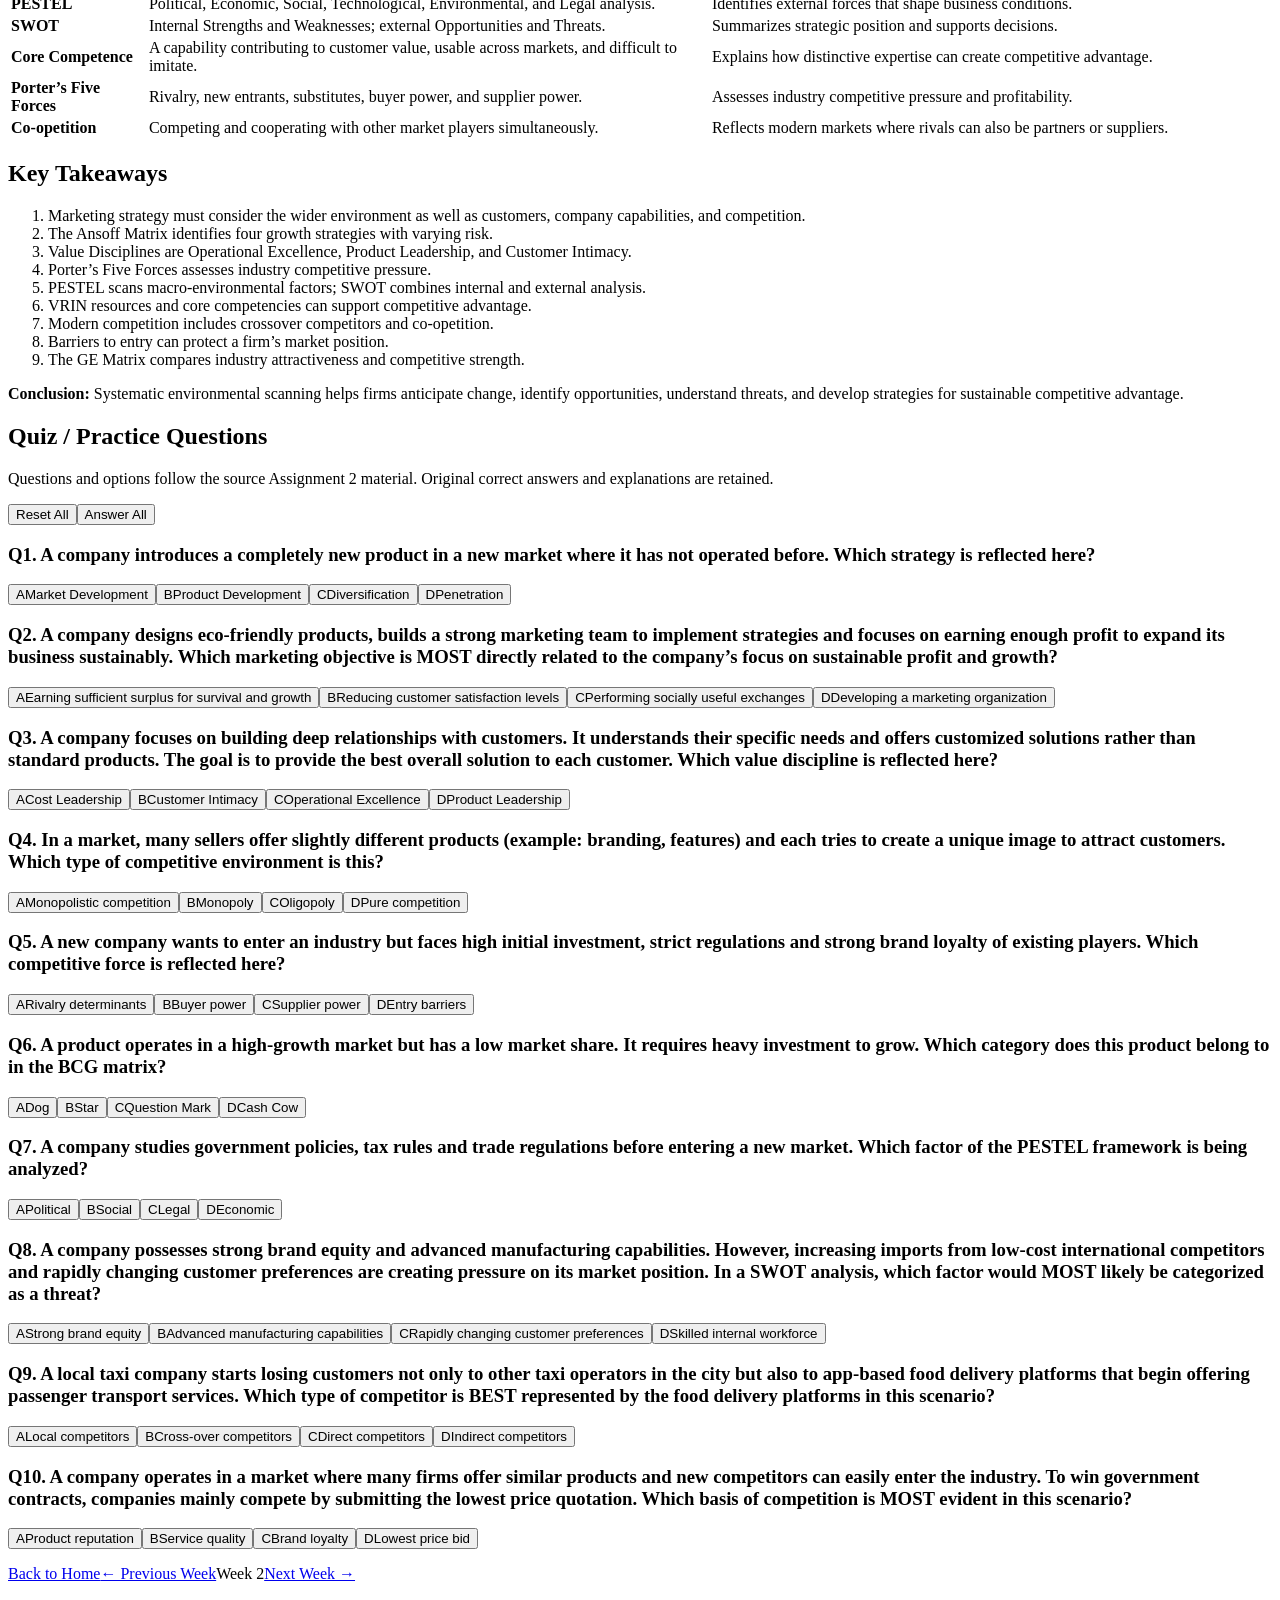
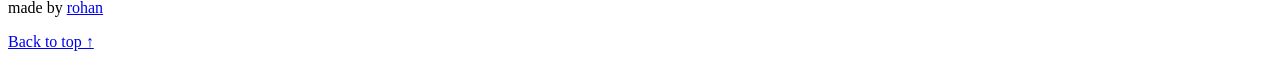
==== commit 126e9924: "Refactor code structure for improved readability and maintainability" ====
--- a/week2.html
+++ b/week2.html
@@ -1,51 +1,30 @@
 <!doctype html>
-<html lang="en">
-<head>
-<meta charset="utf-8"><meta name="viewport" content="width=device-width,initial-scale=1">
-<title>Marketing Management — Week 2</title>
-<style>
-:root{--bg:#f4f7fb;--card:#fff;--ink:#19243a;--muted:#5e6a80;--blue:#2457d6;--pale:#eaf0ff;--line:#dce3ef;--green:#18794e}
-*{box-sizing:border-box}html{scroll-behavior:smooth}body{margin:0;background:var(--bg);color:var(--ink);font:16px/1.7 system-ui,Segoe UI,Arial,sans-serif}
-header{padding:38px 22px;background:linear-gradient(135deg,#14234c,#2457d6);color:white}header>div{max-width:1120px;margin:auto}header small{background:#ffffff25;padding:5px 12px;border-radius:99px}h1{font-size:clamp(2rem,5vw,3.1rem);line-height:1.15;margin:18px 0 8px}header p{color:#e5ebff}
-.layout{max-width:1120px;margin:24px auto;padding:0 16px;display:grid;grid-template-columns:230px minmax(0,1fr);gap:20px}.nav,.card{background:var(--card);border:1px solid var(--line);border-radius:15px}.nav{padding:16px;position:sticky;top:14px;align-self:start}.nav a{display:block;text-decoration:none;color:var(--muted);padding:6px 8px;border-radius:7px;font-size:.93rem}.nav a:hover{background:var(--pale);color:var(--blue)}.nav b{display:block;margin:0 0 8px}
-.card{padding:24px;margin-bottom:18px;box-shadow:0 5px 18px #19243a08}h2{color:#20459e;font-size:1.6rem;line-height:1.3;margin:0 0 12px}h3{font-size:1.15rem;margin:20px 0 7px}p{margin:8px 0 12px}ul,ol{padding-left:24px}li{margin:5px 0}.grid{display:grid;grid-template-columns:repeat(2,minmax(0,1fr));gap:12px}.mini{padding:14px;border:1px solid var(--line);border-radius:11px;background:#fbfcff}.mini h3{margin:0 0 5px}.callout{background:#edf3ff;border-left:4px solid var(--blue);padding:12px 15px;border-radius:8px;margin:14px 0}.callout.warn{background:#fff5e8;border-color:#d97706}.tablewrap{overflow-x:auto}table{border-collapse:collapse;width:100%;min-width:620px;font-size:.94rem;margin:12px 0}th,td{border:1px solid var(--line);padding:10px 12px;text-align:left;vertical-align:top}th{background:#edf2fc;color:#203a78}tbody tr:nth-child(even){background:#fafbfe}.tag{display:inline-block;background:var(--pale);color:#2348a2;padding:2px 8px;border-radius:99px;font-size:.8rem;font-weight:650}.quiz{padding:16px;border:1px solid var(--line);border-radius:11px;margin:14px 0}.quiz h3{margin:0 0 8px}.answer{background:#eaf8f0;border-left:4px solid var(--green);padding:10px 13px;border-radius:7px;margin-top:10px}.answer strong{color:var(--green)}.muted{color:var(--muted)}footer{text-align:center;color:var(--muted);padding:20px}
-@media(max-width:800px){.layout{grid-template-columns:1fr}.nav{position:static}.nav nav{display:grid;grid-template-columns:repeat(2,minmax(0,1fr))}.grid{grid-template-columns:1fr}.card{padding:18px}}@media print{body{background:#fff}.layout{display:block}.nav{display:none}.card{box-shadow:none;break-inside:avoid}}
-</style></head>
-<body>
-<header><div><small>MARKETING MANAGEMENT · WEEK 2</small><h1>Scanning the Business Environment</h1><p>Study notes: growth strategy, competitive analysis, core competence, PESTEL, SWOT, and the JC Electrical case study.</p></div></header>
-<div class="layout"><aside class="nav"><b>📚 Jump to topic</b><nav>
-<a href="#intro">Introduction & 3 C’s</a><a href="#terms">Key terminology</a><a href="#ansoff">Ansoff Matrix</a><a href="#value">Value Disciplines</a><a href="#objectives">Objectives & markets</a><a href="#forces">Porter’s Five Forces</a><a href="#strategy">Strategy & VRIN</a><a href="#pestel">PESTEL & SWOT</a><a href="#competition">Competitive analysis</a><a href="#case">JC Electrical case</a><a href="#summary">Key takeaways</a><a href="#assignment">Assignment 2</a>
-</nav></aside><main>
-<section class="card" id="intro"><h2>1. Introduction: scanning the business environment</h2><p>Business success depends on understanding and adapting to the external environment. Like a ship captain who accounts for currents, winds, and changing weather, a business must scan its environment to identify opportunities and threats. Sustainable growth and market leadership require awareness of customer needs, internal capabilities, competitive forces, and macro-environmental changes.</p><div class="callout"><b>Central idea:</b> Marketing strategy goes beyond internal operations and direct customer interactions; it also requires continuous analysis of competition and the broader business environment.</div><h3>The 3 C’s framework</h3><div class="grid"><div class="mini"><h3>Customer</h3>Understand customer needs, preferences, behaviour, and value.</div><div class="mini"><h3>Company</h3>Assess internal resources, capabilities, strengths, and weaknesses.</div><div class="mini"><h3>Competition</h3>Analyse direct/indirect rivals, substitutes, and the competitive landscape.</div><div class="mini"><h3>Purpose</h3>Match customer needs with company capabilities while responding to competition.</div></div></section>
-<section class="card" id="terms"><h2>2. Key terminology</h2><div class="tablewrap"><table><thead><tr><th>Term</th><th>Definition</th><th>Significance</th></tr></thead><tbody>
-<tr><td><b>3 C’s</b></td><td>Customer, Company, and Competition framework.</td><td>Provides a strategic lens for understanding capabilities, audience, and competitive landscape.</td></tr>
-<tr><td><b>Ansoff Matrix</b></td><td>Growth-planning tool using existing/new products and markets.</td><td>Helps choose a growth direction while considering risk.</td></tr>
-<tr><td><b>Value Disciplines</b></td><td>Treacy and Wiersema’s Operational Excellence, Product Leadership, and Customer Intimacy.</td><td>Helps select a primary competitive focus and deliver customer value.</td></tr>
-<tr><td><b>PESTEL</b></td><td>Political, Economic, Social, Technological, Environmental, and Legal analysis.</td><td>Identifies external forces that shape business conditions.</td></tr>
-<tr><td><b>SWOT</b></td><td>Internal Strengths and Weaknesses; external Opportunities and Threats.</td><td>Summarizes strategic position and supports decisions.</td></tr>
-<tr><td><b>Core Competence</b></td><td>A capability contributing to customer value, usable across markets, and difficult to imitate.</td><td>Explains how distinctive expertise can create competitive advantage.</td></tr>
-<tr><td><b>Porter’s Five Forces</b></td><td>Rivalry, new entrants, substitutes, buyer power, and supplier power.</td><td>Assesses industry competitive pressure and profitability.</td></tr>
-<tr><td><b>Co-opetition</b></td><td>Competing and cooperating with other market players simultaneously.</td><td>Reflects modern markets where rivals can also be partners or suppliers.</td></tr>
-</tbody></table></div></section>
-<section class="card" id="ansoff"><h2>3. Ansoff Matrix</h2><p>The matrix identifies four growth strategies using existing/new products and existing/new markets.</p><div class="tablewrap"><table><thead><tr><th>Product / Market</th><th>Existing market</th><th>New market</th></tr></thead><tbody><tr><th>Existing product</th><td><b>Market Penetration</b><br>Sell more existing products in existing markets. <span class="tag">Lowest risk</span></td><td><b>Market Development</b><br>Take existing products into new markets. <span class="tag">Moderate risk</span></td></tr><tr><th>New product</th><td><b>Product Development</b><br>Offer new products in existing markets. <span class="tag">Moderate risk</span></td><td><b>Diversification</b><br>New products in entirely new markets. <span class="tag">Highest risk</span></td></tr></tbody></table></div><div class="callout"><b>Memory trick:</b> Penetration = same/same; Market Development = same product/new market; Product Development = new product/same market; Diversification = new/new.</div><p>Market penetration can include geographic, demographic, or psychographic expansion within an existing market.</p></section>
-<section class="card" id="value"><h2>4. Treacy and Wiersema’s Value Disciplines</h2><div class="grid"><div class="mini"><h3>Operational Excellence</h3>Reliable products/services, competitive prices, efficiency, and minimal inconvenience. <br><i>Example in notes: IndiGo Airlines.</i></div><div class="mini"><h3>Product Leadership</h3>Leading-edge products/services that push performance boundaries through innovation and differentiation. <br><i>Example in notes: Honda Activa.</i></div><div class="mini"><h3>Customer Intimacy</h3>Deep relationships, understanding individual needs, and tailored solutions. <br><i>Examples in notes: Café Coffee Day and Starbucks.</i></div></div><div class="callout">The chosen discipline should align with the company’s business structure, marketing system, and organizational culture.</div></section>
-<section class="card" id="objectives"><h2>5. Marketing objectives and competitive environments</h2><p>Marketing objectives extend beyond revenue and profit. They can include socially useful exchange, sufficient surplus for survival and growth, and development of a robust marketing organization. Objectives cascade from corporate goals to specific marketing-mix actions.</p><p><b>Strategic lens:</b> 3 C’s (Company, Customers, Competition). <b>Tactical tools:</b> 4 P’s (Product, Price, Place, Promotion).</p><h3>Market structures</h3><div class="tablewrap"><table><thead><tr><th>Structure</th><th>Description</th></tr></thead><tbody><tr><td><b>Pure competition</b></td><td>Numerous sellers in a fragmented market.</td></tr><tr><td><b>Oligopoly</b></td><td>A few large players dominate the market.</td></tr><tr><td><b>Monopoly</b></td><td>One dominant company.</td></tr><tr><td><b>Monopolistic competition</b></td><td>Many sellers offer similar but differentiated products through branding, features, quality, or design.</td></tr></tbody></table></div><h3>Portfolio tools</h3><ul><li><b>BCG Matrix:</b> Stars, Cash Cows, Dogs, Question Marks. Question Marks have high growth but low market share and often require heavy investment.</li><li><b>GE Strategic Planning Grid / GE Matrix:</b> Assesses business units by industry attractiveness and business strength.</li></ul></section>
-<section class="card" id="forces"><h2>6. Porter’s Five Forces</h2><p>Used to analyse industry attractiveness and competitive intensity.</p><div class="grid"><div class="mini"><h3>1. Rivalry</h3>Intensity of competition among existing firms.</div><div class="mini"><h3>2. Supplier power</h3>Suppliers’ influence over price, quality, and availability.</div><div class="mini"><h3>3. New entrants</h3>How easily new firms can enter the industry.</div><div class="mini"><h3>4. Substitutes</h3>Alternative products/services that meet the same need.</div><div class="mini"><h3>5. Buyer power</h3>Customers’ influence over price and terms.</div></div><div class="callout"><b>Exam method:</b> Identify each relevant force, explain its effect on competitive pressure or profitability, and apply it to the given situation.</div></section>
-<section class="card" id="strategy"><h2>7. Strategy, core competence, and value chain</h2><p>Following Porter, strategy creates a unique and valuable position through a distinct set of activities.</p><h3>Three levels of strategy</h3><ul><li><b>Corporate strategy:</b> Overall mission and resource allocation.</li><li><b>Strategic Business Unit (SBU) strategy:</b> Strategy for a specific industry/business sector.</li><li><b>Functional strategy:</b> Department-level plans (e.g., marketing or R&amp;D) aligned with corporate and SBU goals.</li></ul><h3>Porter’s generic strategies</h3><div class="tablewrap"><table><thead><tr><th>Strategy</th><th>Meaning</th></tr></thead><tbody><tr><td><b>Overall Cost Leadership</b></td><td>Become the lowest-cost provider; new production technologies can challenge this position.</td></tr><tr><td><b>Differentiation</b></td><td>Offer distinctive features, benefits, or image. Apple is an example in the notes.</td></tr><tr><td><b>Focus</b></td><td>Serve a narrow customer segment with tailored products. Café Coffee Day is an example in the notes.</td></tr></tbody></table></div><h3>Resource-Based View (RBV): VRIN</h3><div class="grid"><div class="mini"><h3>V — Valuable</h3>Helps exploit opportunities or address threats.</div><div class="mini"><h3>R — Rare</h3>Not widely held by competitors.</div><div class="mini"><h3>I — Inimitable</h3>Difficult or costly to copy.</div><div class="mini"><h3>N — Non-substitutable</h3>Cannot easily be replaced by an equivalent alternative.</div></div><h3>Porter’s Value Chain</h3><p><b>Primary activities:</b> inbound logistics, operations, outbound logistics, marketing &amp; sales, service.</p><p><b>Support activities:</b> procurement, technology development, human resource management, infrastructure.</p><h3>Five core business processes</h3><ol><li>Market sensing</li><li>New offering realization</li><li>Customer acquisition</li><li>Customer relationship management</li><li>Fulfillment management</li></ol><h3>Core competence</h3><p>Prahalad and Hamel describe it as a capability that contributes significantly to customer-perceived value, can be applied across diverse markets, and is difficult to imitate. Examples include Honda’s engine design and Intel’s microprocessors.</p></section>
-<section class="card" id="pestel"><h2>8. PESTEL framework and SWOT analysis</h2><h3>PESTEL macro-environmental factors</h3><div class="tablewrap"><table><thead><tr><th>Factor</th><th>What it covers</th><th>Examples</th></tr></thead><tbody><tr><td><b>Political</b></td><td>Government policy, ideology, stability.</td><td>Investment policies, government decisions.</td></tr><tr><td><b>Economic</b></td><td>Macroeconomic conditions.</td><td>Interest rates, inflation, GDP, employment, purchasing power.</td></tr><tr><td><b>Social</b></td><td>Demographics, cultural norms, trends, attitudes.</td><td>Birth rates, social awareness.</td></tr><tr><td><b>Technological</b></td><td>Innovation and technology change.</td><td>Memory devices, ICT convergence.</td></tr><tr><td><b>Environmental</b></td><td>Ecology, climate, sustainability.</td><td>Environmental regulations, eco-friendly products.</td></tr><tr><td><b>Legal</b></td><td>Laws and business regulations.</td><td>Health/safety, equal opportunity, IPR.</td></tr></tbody></table></div><h3>SWOT</h3><div class="grid"><div class="mini"><h3>Strengths — internal</h3>Advantages such as strong brands, distribution, or expertise.</div><div class="mini"><h3>Weaknesses — internal</h3>Limitations such as resource shortages or limited innovation.</div><div class="mini"><h3>Opportunities — external</h3>Favourable conditions such as demographic shifts or supportive policies.</div><div class="mini"><h3>Threats — external</h3>Unfavourable conditions such as new regulations, rivals, or changing customer preferences.</div></div><div class="callout warn"><b>Important:</b> A strength can become a rigidity—and eventually a threat—if it prevents adaptation. S/W are internal; O/T are external.</div></section>
-<section class="card" id="competition"><h2>9. Competitive analysis and co-opetition</h2><p>Competition includes direct rivals, indirect rivals, and <b>crossover competitors</b> from other industries. The boundaries between competitors, suppliers, and collaborators may blur; firms may compete in one area and supply one another in another. A competitive landscape map helps visualize these relationships.</p><p>Effective analysis continuously evaluates competitor product features, CRM strategies, R&amp;D, and the full marketing mix. It must be integrated with customer understanding.</p><h3>Barriers to entry</h3><ul><li><b>Economies of scale:</b> Large-scale operations can lower unit costs.</li><li><b>Product differentiation:</b> Unique offerings make it harder for entrants to attract customers.</li><li><b>Capital requirements:</b> High start-up investment.</li><li><b>Distribution channel control:</b> Established or exclusive access to channels.</li><li><b>Switching costs:</b> Inconvenience or expense for customers changing providers.</li><li><b>Intellectual property rights:</b> Patents and trademarks provide legal protection.</li></ul><h3>Co-opetition</h3><p>Companies can compete and cooperate simultaneously. The notes highlight a shift away from a simplistic zero-sum view and distinguish transparent collaboration from collusive practices.</p></section>
-<section class="card" id="case"><h2>10. Case study: JC Electrical Contractors Limited</h2><p>The case concerns an electrical contracting firm in Eastern India. It combines industry analysis, competitive strength, financial indicators, and SWOT to guide strategy.</p><h3>Five Forces in the case</h3><ul><li><b>Supplier power:</b> Present, but not explicitly detailed in the notes.</li><li><b>Rivalry:</b> Very high because there are numerous competitors.</li><li><b>Buyer power:</b> Very high because buyers have many options.</li><li><b>New entrants:</b> Low entry barriers, compounded by unlicensed contractors.</li><li><b>Substitutes:</b> Non-licensed contractors and technologies such as solar.</li></ul><p>Quantitative analysis gave <b>Industry Attractiveness = 69.5</b> and <b>Competitive Strength = 74</b>. The GE Matrix placed the company in a high-strength quadrant within an attractive industry.</p><div class="callout"><b>Public-sector competition — “L1, T1”:</b> Lowest Price, Highest Technical Rating. Technical competence is a prerequisite, but price is the ultimate differentiator in the described tender context.</div><p>Financial analysis identified free cash flow challenges and a high average collection period, affecting liquidity.</p><h3>SWOT for JC Electrical</h3><div class="tablewrap"><table><thead><tr><th>Strengths</th><th>Weaknesses</th></tr></thead><tbody><tr><td>Strong reputation, working relationships, experience curve, revenue growth, core competence in project management software.</td><td>Not competitive in private-sector price wars, declining net operating profit, high average collection period, high public-to-private business ratio, weakness in medium-voltage applications.</td></tr></tbody><thead><tr><th>Opportunities</th><th>Threats</th></tr></thead><tbody><tr><td>Private projects, new sectors/geographies, and services such as home security, medium voltage, and solar.</td><td>Low entry barriers, rising raw-material prices, and supply shortages.</td></tr></tbody></table></div><h3>Strategic priorities</h3><ul><li>Reduce the public-to-private job ratio.</li><li>Expand geographically.</li><li>Offer advanced technical services to pursue growth and profitability.</li></ul></section>
-<section class="card" id="summary"><h2>11. Key takeaways</h2><ol><li>Marketing strategy must consider the wider environment as well as customers, company capabilities, and competition.</li><li>The Ansoff Matrix identifies four growth strategies with varying risk.</li><li>Value Disciplines are Operational Excellence, Product Leadership, and Customer Intimacy.</li><li>Porter’s Five Forces assesses industry competitive pressure.</li><li>PESTEL scans macro-environmental factors; SWOT combines internal and external analysis.</li><li>VRIN resources and core competencies can support competitive advantage.</li><li>Modern competition includes crossover competitors and co-opetition.</li><li>Barriers to entry can protect a firm’s market position.</li><li>The GE Matrix compares industry attractiveness and competitive strength.</li></ol><p><b>Conclusion:</b> Systematic environmental scanning helps firms anticipate change, identify opportunities, understand threats, and develop strategies for sustainable competitive advantage.</p></section>
-<section class="card" id="assignment"><h2>12. Assignment 2 — questions, options, answers & explanations</h2><p class="muted">Questions and options below follow the uploaded Assignment 2 PDF.</p>
-<div class="quiz"><h3>Q1. A company introduces a completely new product in a new market where it has not operated before. Which strategy is reflected here?</h3><ol type="a"><li>Market Development</li><li>Product Development</li><li><b>Diversification</b></li><li>Penetration</li></ol><div class="answer"><b>Answer: c) Diversification.</b> Diversification means entering a new market with a completely new product, moving beyond existing products and markets.</div></div>
-<div class="quiz"><h3>Q2. A company designs eco-friendly products, builds a strong marketing team to implement strategies and focuses on earning enough profit to expand its business sustainably. Which marketing objective is MOST directly related to the company’s focus on sustainable profit and growth?</h3><ol type="a"><li><b>Earning sufficient surplus for survival and growth</b></li><li>Reducing customer satisfaction levels</li><li>Performing socially useful exchanges</li><li>Developing a marketing organization</li></ol><div class="answer"><b>Answer: a) Earning sufficient surplus for survival and growth.</b> A business needs sufficient profit to survive, reinvest, expand, and grow sustainably.</div></div>
-<div class="quiz"><h3>Q3. A company focuses on building deep relationships with customers. It understands their specific needs and offers customized solutions rather than standard products. The goal is to provide the best overall solution to each customer. Which value discipline is reflected here?</h3><ol type="a"><li>Cost Leadership</li><li><b>Customer Intimacy</b></li><li>Operational Excellence</li><li>Product Leadership</li></ol><div class="answer"><b>Answer: b) Customer Intimacy.</b> It focuses on understanding individual customer needs and providing personalized solutions.</div></div>
-<div class="quiz"><h3>Q4. In a market, many sellers offer slightly different products (example: branding, features) and each tries to create a unique image to attract customers. Which type of competitive environment is this?</h3><ol type="a"><li><b>Monopolistic competition</b></li><li>Monopoly</li><li>Oligopoly</li><li>Pure competition</li></ol><div class="answer"><b>Answer: a) Monopolistic competition.</b> Many sellers offer similar but differentiated products through branding, features, quality, or design.</div></div>
-<div class="quiz"><h3>Q5. A new company wants to enter an industry but faces high initial investment, strict regulations and strong brand loyalty of existing players. Which competitive force is reflected here?</h3><ol type="a"><li>Rivalry determinants</li><li>Buyer power</li><li>Supplier power</li><li><b>Entry barriers</b></li></ol><div class="answer"><b>Answer: d) Entry barriers.</b> High investment, strict regulations, and customer loyalty make it difficult for new companies to enter.</div></div>
-<div class="quiz"><h3>Q6. A product operates in a high-growth market but has a low market share. It requires heavy investment to grow. Which category does this product belong to in the BCG matrix?</h3><ol type="a"><li>Dog</li><li>Star</li><li><b>Question Mark</b></li><li>Cash Cow</li></ol><div class="answer"><b>Answer: c) Question Mark.</b> It has high market growth but low market share and may need significant investment to increase share.</div></div>
-<div class="quiz"><h3>Q7. A company studies government policies, tax rules and trade regulations before entering a new market. Which factor of the PESTEL framework is being analyzed?</h3><ol type="a"><li><b>Political</b></li><li>Social</li><li>Legal</li><li>Economic</li></ol><div class="answer"><b>Answer: a) Political.</b> The assignment classifies government policies, taxation decisions, and trade regulations under the political environment.</div></div>
-<div class="quiz"><h3>Q8. A company possesses strong brand equity and advanced manufacturing capabilities. However, increasing imports from low-cost international competitors and rapidly changing customer preferences are creating pressure on its market position. In a SWOT analysis, which factor would MOST likely be categorized as a threat?</h3><ol type="a"><li>Strong brand equity</li><li>Advanced manufacturing capabilities</li><li><b>Rapidly changing customer preferences</b></li><li>Skilled internal workforce</li></ol><div class="answer"><b>Answer: c) Rapidly changing customer preferences.</b> A threat is an external factor that can negatively affect performance; changing preferences are outside the company’s direct control.</div></div>
-<div class="quiz"><h3>Q9. A local taxi company starts losing customers not only to other taxi operators in the city but also to app-based food delivery platforms that begin offering passenger transport services. Which type of competitor is BEST represented by the food delivery platforms in this scenario?</h3><ol type="a"><li>Local competitors</li><li><b>Cross-over competitors</b></li><li>Direct competitors</li><li>Indirect competitors</li></ol><div class="answer"><b>Answer: b) Cross-over competitors.</b> Crossover competitors come from another industry and enter or compete in the same market.</div></div>
-<div class="quiz"><h3>Q10. A company operates in a market where many firms offer similar products and new competitors can easily enter the industry. To win government contracts, companies mainly compete by submitting the lowest price quotation. Which basis of competition is MOST evident in this scenario?</h3><ol type="a"><li>Product reputation</li><li>Service quality</li><li>Brand loyalty</li><li><b>Lowest price bid</b></li></ol><div class="answer"><b>Answer: d) Lowest price bid.</b> When firms compete for government contracts mainly by offering the lowest quotation, price becomes the primary basis of competition.</div></div>
+<html lang="en"><head><meta charset="utf-8"><meta name="viewport" content="width=device-width, initial-scale=1"><meta name="description" content="Week 2 Marketing Management notes on business environment scanning and competitive strategy."><title>Week 2 — Scanning the Business Environment | Marketing Management</title><link rel="stylesheet" href="css/global.css"><script src="js/quiz.js" defer></script></head>
+<body><a class="skip-link" href="#main">Skip to notes</a><div class="reading-progress" aria-hidden="true"><span></span></div><header class="site-header"><div class="site-header-inner"><a class="site-brand" href="index.html">Marketing <span>Management</span></a><span class="header-note">Study notes · Week 2 of 8</span></div></header><div class="page-shell"><nav class="week-nav" aria-label="Week navigation"><a class="nav-link" href="index.html">Home</a><a class="nav-link" href="week1.html">← Previous Week</a><span class="nav-current" aria-current="page">Week 2</span><a class="nav-link" href="week3.html">Next Week →</a></nav><header class="week-heading"><h1 class="week-title">Scanning the Business Environment</h1><p class="week-deck">Study notes on growth strategy, competitive analysis, core competence, PESTEL, SWOT, and the JC Electrical case study.</p></header><div class="week-layout"><aside class="contents"><strong>On this page</strong><nav aria-label="Table of contents"><a href="#introduction">Introduction</a><a href="#summary">Summary</a><a href="#core-concepts">Core Concepts</a><a href="#takeaways">Key Takeaways</a><a href="#quiz">Quiz</a></nav></aside><main class="study-content" id="main">
+<section class="study-section" id="introduction"><h2>What You Will Learn</h2><p class="lead">This week develops a systematic view of the business environment by connecting customers, company capabilities and competition to growth choices, industry forces, macro-environmental scanning, and internal/external analysis. You will apply these frameworks to the JC Electrical Contractors case and see how resources and market conditions shape strategy.</p><p>Understanding these relationships helps organizations identify opportunities and threats, choose a viable competitive focus, and make plans suited to their position and capabilities.</p></section>
+<section class="study-section" id="summary"><h2>Summary — Consolidated Lecture Notes</h2>
+<h3 class="topic-heading">Scanning the business environment and the 3 C’s</h3><p>Business success depends on understanding and adapting to the external environment. Like a ship captain who accounts for currents, winds, and changing weather, a business must scan its environment to identify opportunities and threats. Sustainable growth and market leadership require awareness of customer needs, internal capabilities, competitive forces, and macro-environmental changes.</p><div class="callout"><strong>Central idea:</strong> Marketing strategy goes beyond internal operations and direct customer interactions; it also requires continuous analysis of competition and the broader business environment.</div><h4>The 3 C’s framework</h4><div class="topic-grid"><div class="topic-block"><h4>Customer</h4><p>Understand customer needs, preferences, behaviour, and value.</p></div><div class="topic-block"><h4>Company</h4><p>Assess internal resources, capabilities, strengths, and weaknesses.</p></div><div class="topic-block"><h4>Competition</h4><p>Analyse direct/indirect rivals, substitutes, and the competitive landscape.</p></div><div class="topic-block"><h4>Purpose</h4><p>Match customer needs with company capabilities while responding to competition.</p></div></div>
+<h3 class="topic-heading">Growth choices and value disciplines</h3><h4>Ansoff Matrix</h4><p>The matrix identifies four growth strategies using existing/new products and existing/new markets.</p><div class="table-wrap" role="region" aria-label="Ansoff product and market growth matrix" tabindex="0"><table><thead><tr><th>Product / Market</th><th>Existing market</th><th>New market</th></tr></thead><tbody><tr><th>Existing product</th><td><strong>Market Penetration</strong><br>Sell more existing products in existing markets. Lowest risk.</td><td><strong>Market Development</strong><br>Take existing products into new markets. Moderate risk.</td></tr><tr><th>New product</th><td><strong>Product Development</strong><br>Offer new products in existing markets. Moderate risk.</td><td><strong>Diversification</strong><br>New products in entirely new markets. Highest risk.</td></tr></tbody></table></div><div class="callout"><strong>Memory trick:</strong> Penetration = same/same; Market Development = same product/new market; Product Development = new product/same market; Diversification = new/new.</div><p>Market penetration can include geographic, demographic, or psychographic expansion within an existing market.</p>
+<h4>Treacy and Wiersema’s Value Disciplines</h4><div class="topic-grid"><div class="topic-block"><h4>Operational Excellence</h4><p>Reliable products/services, competitive prices, efficiency, and minimal inconvenience. <em>Example in notes: IndiGo Airlines.</em></p></div><div class="topic-block"><h4>Product Leadership</h4><p>Leading-edge products/services that push performance boundaries through innovation and differentiation. <em>Example in notes: Honda Activa.</em></p></div><div class="topic-block"><h4>Customer Intimacy</h4><p>Deep relationships, understanding individual needs, and tailored solutions. <em>Examples in notes: Café Coffee Day and Starbucks.</em></p></div></div><p>The chosen discipline should align with the company’s business structure, marketing system, and organizational culture.</p>
+<h3 class="topic-heading">Marketing objectives and competitive environments</h3><p>Marketing objectives extend beyond revenue and profit. They can include socially useful exchange, sufficient surplus for survival and growth, and development of a robust marketing organization. Objectives cascade from corporate goals to specific marketing-mix actions.</p><p><strong>Strategic lens:</strong> 3 C’s (Company, Customers, Competition). <strong>Tactical tools:</strong> 4 P’s (Product, Price, Place, Promotion).</p><h4>Market structures</h4><div class="table-wrap" role="region" aria-label="Market structure descriptions" tabindex="0"><table><thead><tr><th>Structure</th><th>Description</th></tr></thead><tbody><tr><td><strong>Pure competition</strong></td><td>Numerous sellers in a fragmented market.</td></tr><tr><td><strong>Oligopoly</strong></td><td>A few large players dominate the market.</td></tr><tr><td><strong>Monopoly</strong></td><td>One dominant company.</td></tr><tr><td><strong>Monopolistic competition</strong></td><td>Many sellers offer similar but differentiated products through branding, features, quality, or design.</td></tr></tbody></table></div><h4>Portfolio tools</h4><ul><li><strong>BCG Matrix:</strong> Stars, Cash Cows, Dogs, Question Marks. Question Marks have high growth but low market share and often require heavy investment.</li><li><strong>GE Strategic Planning Grid / GE Matrix:</strong> Assesses business units by industry attractiveness and business strength.</li></ul>
+<h4>Porter’s Five Forces</h4><p>Used to analyse industry attractiveness and competitive intensity.</p><ol><li><strong>Rivalry:</strong> Intensity of competition among existing firms.</li><li><strong>Supplier power:</strong> Suppliers’ influence over price, quality, and availability.</li><li><strong>New entrants:</strong> How easily new firms can enter the industry.</li><li><strong>Substitutes:</strong> Alternative products/services that meet the same need.</li><li><strong>Buyer power:</strong> Customers’ influence over price and terms.</li></ol><div class="callout"><strong>Exam method:</strong> Identify each relevant force, explain its effect on competitive pressure or profitability, and apply it to the given situation.</div>
+<h3 class="topic-heading">Strategy, core competence and value chain</h3><p>Following Porter, strategy creates a unique and valuable position through a distinct set of activities.</p><h4>Three levels of strategy</h4><ul><li><strong>Corporate strategy:</strong> Overall mission and resource allocation.</li><li><strong>Strategic Business Unit (SBU) strategy:</strong> Strategy for a specific industry/business sector.</li><li><strong>Functional strategy:</strong> Department-level plans (e.g., marketing or R&amp;D) aligned with corporate and SBU goals.</li></ul><h4>Porter’s generic strategies</h4><div class="table-wrap" role="region" aria-label="Porter's generic strategies" tabindex="0"><table><thead><tr><th>Strategy</th><th>Meaning</th></tr></thead><tbody><tr><td><strong>Overall Cost Leadership</strong></td><td>Become the lowest-cost provider; new production technologies can challenge this position.</td></tr><tr><td><strong>Differentiation</strong></td><td>Offer distinctive features, benefits, or image. Apple is an example in the notes.</td></tr><tr><td><strong>Focus</strong></td><td>Serve a narrow customer segment with tailored products. Café Coffee Day is an example in the notes.</td></tr></tbody></table></div><h4>Resource-Based View (RBV): VRIN</h4><ul><li><strong>V — Valuable:</strong> Helps exploit opportunities or address threats.</li><li><strong>R — Rare:</strong> Not widely held by competitors.</li><li><strong>I — Inimitable:</strong> Difficult or costly to copy.</li><li><strong>N — Non-substitutable:</strong> Cannot easily be replaced by an equivalent alternative.</li></ul><h4>Porter’s Value Chain</h4><p><strong>Primary activities:</strong> inbound logistics, operations, outbound logistics, marketing &amp; sales, service.</p><p><strong>Support activities:</strong> procurement, technology development, human resource management, infrastructure.</p><h4>Five core business processes</h4><ol><li>Market sensing</li><li>New offering realization</li><li>Customer acquisition</li><li>Customer relationship management</li><li>Fulfillment management</li></ol><h4>Core competence</h4><p>Prahalad and Hamel describe it as a capability that contributes significantly to customer-perceived value, can be applied across diverse markets, and is difficult to imitate. Examples include Honda’s engine design and Intel’s microprocessors.</p>
+<h3 class="topic-heading">PESTEL framework and SWOT analysis</h3><h4>PESTEL macro-environmental factors</h4><div class="table-wrap" role="region" aria-label="PESTEL factors and examples" tabindex="0"><table><thead><tr><th>Factor</th><th>What it covers</th><th>Examples</th></tr></thead><tbody><tr><td><strong>Political</strong></td><td>Government policy, ideology, stability.</td><td>Investment policies, government decisions.</td></tr><tr><td><strong>Economic</strong></td><td>Macroeconomic conditions.</td><td>Interest rates, inflation, GDP, employment, purchasing power.</td></tr><tr><td><strong>Social</strong></td><td>Demographics, cultural norms, trends, attitudes.</td><td>Birth rates, social awareness.</td></tr><tr><td><strong>Technological</strong></td><td>Innovation and technology change.</td><td>Memory devices, ICT convergence.</td></tr><tr><td><strong>Environmental</strong></td><td>Ecology, climate, sustainability.</td><td>Environmental regulations, eco-friendly products.</td></tr><tr><td><strong>Legal</strong></td><td>Laws and business regulations.</td><td>Health/safety, equal opportunity, IPR.</td></tr></tbody></table></div><h4>SWOT</h4><div class="topic-grid"><div class="topic-block"><h4>Strengths — internal</h4><p>Advantages such as strong brands, distribution, or expertise.</p></div><div class="topic-block"><h4>Weaknesses — internal</h4><p>Limitations such as resource shortages or limited innovation.</p></div><div class="topic-block"><h4>Opportunities — external</h4><p>Favourable conditions such as demographic shifts or supportive policies.</p></div><div class="topic-block"><h4>Threats — external</h4><p>Unfavourable conditions such as new regulations, rivals, or changing customer preferences.</p></div></div><div class="callout warning"><strong>Important:</strong> A strength can become a rigidity—and eventually a threat—if it prevents adaptation. S/W are internal; O/T are external.</div>
+<h3 class="topic-heading">Competitive analysis and co-opetition</h3><p>Competition includes direct rivals, indirect rivals, and <strong>crossover competitors</strong> from other industries. The boundaries between competitors, suppliers, and collaborators may blur; firms may compete in one area and supply one another in another. A competitive landscape map helps visualize these relationships.</p><p>Effective analysis continuously evaluates competitor product features, CRM strategies, R&amp;D, and the full marketing mix. It must be integrated with customer understanding.</p><h4>Barriers to entry</h4><ul><li><strong>Economies of scale:</strong> Large-scale operations can lower unit costs.</li><li><strong>Product differentiation:</strong> Unique offerings make it harder for entrants to attract customers.</li><li><strong>Capital requirements:</strong> High start-up investment.</li><li><strong>Distribution channel control:</strong> Established or exclusive access to channels.</li><li><strong>Switching costs:</strong> Inconvenience or expense for customers changing providers.</li><li><strong>Intellectual property rights:</strong> Patents and trademarks provide legal protection.</li></ul><h4>Co-opetition</h4><p>Companies can compete and cooperate simultaneously. The notes highlight a shift away from a simplistic zero-sum view and distinguish transparent collaboration from collusive practices.</p>
+<h3 class="topic-heading">Case study: JC Electrical Contractors Limited</h3><p>The case concerns an electrical contracting firm in Eastern India. It combines industry analysis, competitive strength, financial indicators, and SWOT to guide strategy.</p><h4>Five Forces in the case</h4><ul><li><strong>Supplier power:</strong> Present, but not explicitly detailed in the notes.</li><li><strong>Rivalry:</strong> Very high because there are numerous competitors.</li><li><strong>Buyer power:</strong> Very high because buyers have many options.</li><li><strong>New entrants:</strong> Low entry barriers, compounded by unlicensed contractors.</li><li><strong>Substitutes:</strong> Non-licensed contractors and technologies such as solar.</li></ul><p>Quantitative analysis gave <strong>Industry Attractiveness = 69.5</strong> and <strong>Competitive Strength = 74</strong>. The GE Matrix placed the company in a high-strength quadrant within an attractive industry.</p><div class="callout"><strong>Public-sector competition — “L1, T1”:</strong> Lowest Price, Highest Technical Rating. Technical competence is a prerequisite, but price is the ultimate differentiator in the described tender context.</div><p>Financial analysis identified free cash flow challenges and a high average collection period, affecting liquidity.</p><h4>SWOT for JC Electrical</h4><div class="table-wrap" role="region" aria-label="JC Electrical SWOT analysis" tabindex="0"><table><thead><tr><th>Strengths</th><th>Weaknesses</th></tr></thead><tbody><tr><td>Strong reputation, working relationships, experience curve, revenue growth, core competence in project management software.</td><td>Not competitive in private-sector price wars, declining net operating profit, high average collection period, high public-to-private business ratio, weakness in medium-voltage applications.</td></tr><tr><th>Opportunities</th><th>Threats</th></tr><tr><td>Private projects, new sectors/geographies, and services such as home security, medium voltage, and solar.</td><td>Low entry barriers, rising raw-material prices, and supply shortages.</td></tr></tbody></table></div><h4>Strategic priorities</h4><ul><li>Reduce the public-to-private job ratio.</li><li>Expand geographically.</li><li>Offer advanced technical services to pursue growth and profitability.</li></ul>
 </section>
-</main></div><footer>Marketing Management · Week 2 study notes</footer></body></html>+<section class="study-section" id="core-concepts"><h2>Core Concepts / Definition Table</h2><div class="table-wrap" role="region" aria-label="Week 2 core concept definitions and significance" tabindex="0"><table><thead><tr><th>Term</th><th>Definition</th><th>Significance</th></tr></thead><tbody><tr><td><strong>3 C’s</strong></td><td>Customer, Company, and Competition framework.</td><td>Provides a strategic lens for understanding capabilities, audience, and competitive landscape.</td></tr><tr><td><strong>Ansoff Matrix</strong></td><td>Growth-planning tool using existing/new products and markets.</td><td>Helps choose a growth direction while considering risk.</td></tr><tr><td><strong>Value Disciplines</strong></td><td>Treacy and Wiersema’s Operational Excellence, Product Leadership, and Customer Intimacy.</td><td>Helps select a primary competitive focus and deliver customer value.</td></tr><tr><td><strong>PESTEL</strong></td><td>Political, Economic, Social, Technological, Environmental, and Legal analysis.</td><td>Identifies external forces that shape business conditions.</td></tr><tr><td><strong>SWOT</strong></td><td>Internal Strengths and Weaknesses; external Opportunities and Threats.</td><td>Summarizes strategic position and supports decisions.</td></tr><tr><td><strong>Core Competence</strong></td><td>A capability contributing to customer value, usable across markets, and difficult to imitate.</td><td>Explains how distinctive expertise can create competitive advantage.</td></tr><tr><td><strong>Porter’s Five Forces</strong></td><td>Rivalry, new entrants, substitutes, buyer power, and supplier power.</td><td>Assesses industry competitive pressure and profitability.</td></tr><tr><td><strong>Co-opetition</strong></td><td>Competing and cooperating with other market players simultaneously.</td><td>Reflects modern markets where rivals can also be partners or suppliers.</td></tr></tbody></table></div></section>
+<section class="study-section" id="takeaways"><h2>Key Takeaways</h2><div class="takeaways"><ol><li>Marketing strategy must consider the wider environment as well as customers, company capabilities, and competition.</li><li>The Ansoff Matrix identifies four growth strategies with varying risk.</li><li>Value Disciplines are Operational Excellence, Product Leadership, and Customer Intimacy.</li><li>Porter’s Five Forces assesses industry competitive pressure.</li><li>PESTEL scans macro-environmental factors; SWOT combines internal and external analysis.</li><li>VRIN resources and core competencies can support competitive advantage.</li><li>Modern competition includes crossover competitors and co-opetition.</li><li>Barriers to entry can protect a firm’s market position.</li><li>The GE Matrix compares industry attractiveness and competitive strength.</li></ol></div><p><strong>Conclusion:</strong> Systematic environmental scanning helps firms anticipate change, identify opportunities, understand threats, and develop strategies for sustainable competitive advantage.</p></section>
+<section class="study-section" id="quiz"><h2>Quiz / Practice Questions</h2><p>Questions and options follow the source Assignment 2 material. Original correct answers and explanations are retained.</p><div data-quiz><div class="quiz-tools"><button class="quiz-button secondary" type="button" data-reset-all>Reset All</button><button class="quiz-button" type="button" data-answer-all>Answer All</button><span class="quiz-progress" data-quiz-progress aria-live="polite"></span><span class="quiz-progress" data-quiz-score aria-live="polite"></span></div>
+<article class="quiz-question" data-question data-correct="2"><h3>Q1. A company introduces a completely new product in a new market where it has not operated before. Which strategy is reflected here?</h3><div class="answer-options"><button class="answer-option" type="button" data-option-index="0"><span class="option-letter">A</span><span>Market Development</span></button><button class="answer-option" type="button" data-option-index="1"><span class="option-letter">B</span><span>Product Development</span></button><button class="answer-option" type="button" data-option-index="2"><span class="option-letter">C</span><span>Diversification</span></button><button class="answer-option" type="button" data-option-index="3"><span class="option-letter">D</span><span>Penetration</span></button></div><p class="question-feedback" data-feedback aria-live="polite"></p><p class="answer-explanation" data-explanation hidden><strong>Answer: c) Diversification.</strong> Diversification means entering a new market with a completely new product, moving beyond existing products and markets.</p></article>
+<article class="quiz-question" data-question data-correct="0"><h3>Q2. A company designs eco-friendly products, builds a strong marketing team to implement strategies and focuses on earning enough profit to expand its business sustainably. Which marketing objective is MOST directly related to the company’s focus on sustainable profit and growth?</h3><div class="answer-options"><button class="answer-option" type="button" data-option-index="0"><span class="option-letter">A</span><span>Earning sufficient surplus for survival and growth</span></button><button class="answer-option" type="button" data-option-index="1"><span class="option-letter">B</span><span>Reducing customer satisfaction levels</span></button><button class="answer-option" type="button" data-option-index="2"><span class="option-letter">C</span><span>Performing socially useful exchanges</span></button><button class="answer-option" type="button" data-option-index="3"><span class="option-letter">D</span><span>Developing a marketing organization</span></button></div><p class="question-feedback" data-feedback aria-live="polite"></p><p class="answer-explanation" data-explanation hidden><strong>Answer: a) Earning sufficient surplus for survival and growth.</strong> A business needs sufficient profit to survive, reinvest, expand, and grow sustainably.</p></article>
+<article class="quiz-question" data-question data-correct="1"><h3>Q3. A company focuses on building deep relationships with customers. It understands their specific needs and offers customized solutions rather than standard products. The goal is to provide the best overall solution to each customer. Which value discipline is reflected here?</h3><div class="answer-options"><button class="answer-option" type="button" data-option-index="0"><span class="option-letter">A</span><span>Cost Leadership</span></button><button class="answer-option" type="button" data-option-index="1"><span class="option-letter">B</span><span>Customer Intimacy</span></button><button class="answer-option" type="button" data-option-index="2"><span class="option-letter">C</span><span>Operational Excellence</span></button><button class="answer-option" type="button" data-option-index="3"><span class="option-letter">D</span><span>Product Leadership</span></button></div><p class="question-feedback" data-feedback aria-live="polite"></p><p class="answer-explanation" data-explanation hidden><strong>Answer: b) Customer Intimacy.</strong> It focuses on understanding individual customer needs and providing personalized solutions.</p></article>
+<article class="quiz-question" data-question data-correct="0"><h3>Q4. In a market, many sellers offer slightly different products (example: branding, features) and each tries to create a unique image to attract customers. Which type of competitive environment is this?</h3><div class="answer-options"><button class="answer-option" type="button" data-option-index="0"><span class="option-letter">A</span><span>Monopolistic competition</span></button><button class="answer-option" type="button" data-option-index="1"><span class="option-letter">B</span><span>Monopoly</span></button><button class="answer-option" type="button" data-option-index="2"><span class="option-letter">C</span><span>Oligopoly</span></button><button class="answer-option" type="button" data-option-index="3"><span class="option-letter">D</span><span>Pure competition</span></button></div><p class="question-feedback" data-feedback aria-live="polite"></p><p class="answer-explanation" data-explanation hidden><strong>Answer: a) Monopolistic competition.</strong> Many sellers offer similar but differentiated products through branding, features, quality, or design.</p></article>
+<article class="quiz-question" data-question data-correct="3"><h3>Q5. A new company wants to enter an industry but faces high initial investment, strict regulations and strong brand loyalty of existing players. Which competitive force is reflected here?</h3><div class="answer-options"><button class="answer-option" type="button" data-option-index="0"><span class="option-letter">A</span><span>Rivalry determinants</span></button><button class="answer-option" type="button" data-option-index="1"><span class="option-letter">B</span><span>Buyer power</span></button><button class="answer-option" type="button" data-option-index="2"><span class="option-letter">C</span><span>Supplier power</span></button><button class="answer-option" type="button" data-option-index="3"><span class="option-letter">D</span><span>Entry barriers</span></button></div><p class="question-feedback" data-feedback aria-live="polite"></p><p class="answer-explanation" data-explanation hidden><strong>Answer: d) Entry barriers.</strong> High investment, strict regulations, and customer loyalty make it difficult for new companies to enter.</p></article>
+<article class="quiz-question" data-question data-correct="2"><h3>Q6. A product operates in a high-growth market but has a low market share. It requires heavy investment to grow. Which category does this product belong to in the BCG matrix?</h3><div class="answer-options"><button class="answer-option" type="button" data-option-index="0"><span class="option-letter">A</span><span>Dog</span></button><button class="answer-option" type="button" data-option-index="1"><span class="option-letter">B</span><span>Star</span></button><button class="answer-option" type="button" data-option-index="2"><span class="option-letter">C</span><span>Question Mark</span></button><button class="answer-option" type="button" data-option-index="3"><span class="option-letter">D</span><span>Cash Cow</span></button></div><p class="question-feedback" data-feedback aria-live="polite"></p><p class="answer-explanation" data-explanation hidden><strong>Answer: c) Question Mark.</strong> It has high market growth but low market share and may need significant investment to increase share.</p></article>
+<article class="quiz-question" data-question data-correct="0"><h3>Q7. A company studies government policies, tax rules and trade regulations before entering a new market. Which factor of the PESTEL framework is being analyzed?</h3><div class="answer-options"><button class="answer-option" type="button" data-option-index="0"><span class="option-letter">A</span><span>Political</span></button><button class="answer-option" type="button" data-option-index="1"><span class="option-letter">B</span><span>Social</span></button><button class="answer-option" type="button" data-option-index="2"><span class="option-letter">C</span><span>Legal</span></button><button class="answer-option" type="button" data-option-index="3"><span class="option-letter">D</span><span>Economic</span></button></div><p class="question-feedback" data-feedback aria-live="polite"></p><p class="answer-explanation" data-explanation hidden><strong>Answer: a) Political.</strong> The assignment classifies government policies, taxation decisions, and trade regulations under the political environment.</p></article>
+<article class="quiz-question" data-question data-correct="2"><h3>Q8. A company possesses strong brand equity and advanced manufacturing capabilities. However, increasing imports from low-cost international competitors and rapidly changing customer preferences are creating pressure on its market position. In a SWOT analysis, which factor would MOST likely be categorized as a threat?</h3><div class="answer-options"><button class="answer-option" type="button" data-option-index="0"><span class="option-letter">A</span><span>Strong brand equity</span></button><button class="answer-option" type="button" data-option-index="1"><span class="option-letter">B</span><span>Advanced manufacturing capabilities</span></button><button class="answer-option" type="button" data-option-index="2"><span class="option-letter">C</span><span>Rapidly changing customer preferences</span></button><button class="answer-option" type="button" data-option-index="3"><span class="option-letter">D</span><span>Skilled internal workforce</span></button></div><p class="question-feedback" data-feedback aria-live="polite"></p><p class="answer-explanation" data-explanation hidden><strong>Answer: c) Rapidly changing customer preferences.</strong> A threat is an external factor that can negatively affect performance; changing preferences are outside the company’s direct control.</p></article>
+<article class="quiz-question" data-question data-correct="1"><h3>Q9. A local taxi company starts losing customers not only to other taxi operators in the city but also to app-based food delivery platforms that begin offering passenger transport services. Which type of competitor is BEST represented by the food delivery platforms in this scenario?</h3><div class="answer-options"><button class="answer-option" type="button" data-option-index="0"><span class="option-letter">A</span><span>Local competitors</span></button><button class="answer-option" type="button" data-option-index="1"><span class="option-letter">B</span><span>Cross-over competitors</span></button><button class="answer-option" type="button" data-option-index="2"><span class="option-letter">C</span><span>Direct competitors</span></button><button class="answer-option" type="button" data-option-index="3"><span class="option-letter">D</span><span>Indirect competitors</span></button></div><p class="question-feedback" data-feedback aria-live="polite"></p><p class="answer-explanation" data-explanation hidden><strong>Answer: b) Cross-over competitors.</strong> Crossover competitors come from another industry and enter or compete in the same market.</p></article>
+<article class="quiz-question" data-question data-correct="3"><h3>Q10. A company operates in a market where many firms offer similar products and new competitors can easily enter the industry. To win government contracts, companies mainly compete by submitting the lowest price quotation. Which basis of competition is MOST evident in this scenario?</h3><div class="answer-options"><button class="answer-option" type="button" data-option-index="0"><span class="option-letter">A</span><span>Product reputation</span></button><button class="answer-option" type="button" data-option-index="1"><span class="option-letter">B</span><span>Service quality</span></button><button class="answer-option" type="button" data-option-index="2"><span class="option-letter">C</span><span>Brand loyalty</span></button><button class="answer-option" type="button" data-option-index="3"><span class="option-letter">D</span><span>Lowest price bid</span></button></div><p class="question-feedback" data-feedback aria-live="polite"></p><p class="answer-explanation" data-explanation hidden><strong>Answer: d) Lowest price bid.</strong> When firms compete for government contracts mainly by offering the lowest quotation, price becomes the primary basis of competition.</p></article>
+</div></section>
+<nav class="week-nav" aria-label="Week navigation"><a class="nav-link" href="index.html">Back to Home</a><a class="nav-link" href="week1.html">← Previous Week</a><span class="nav-current">Week 2</span><a class="nav-link" href="week3.html">Next Week →</a></nav></div><footer class="site-footer"><div class="site-footer-inner"><p>made by <a href="https://github.com/Rohan-Shridhar" target="_blank" rel="noopener noreferrer">rohan</a></p><a class="back-top" href="#main">Back to top ↑</a></div></footer><script src="js/site.js" defer></script></body></html>
